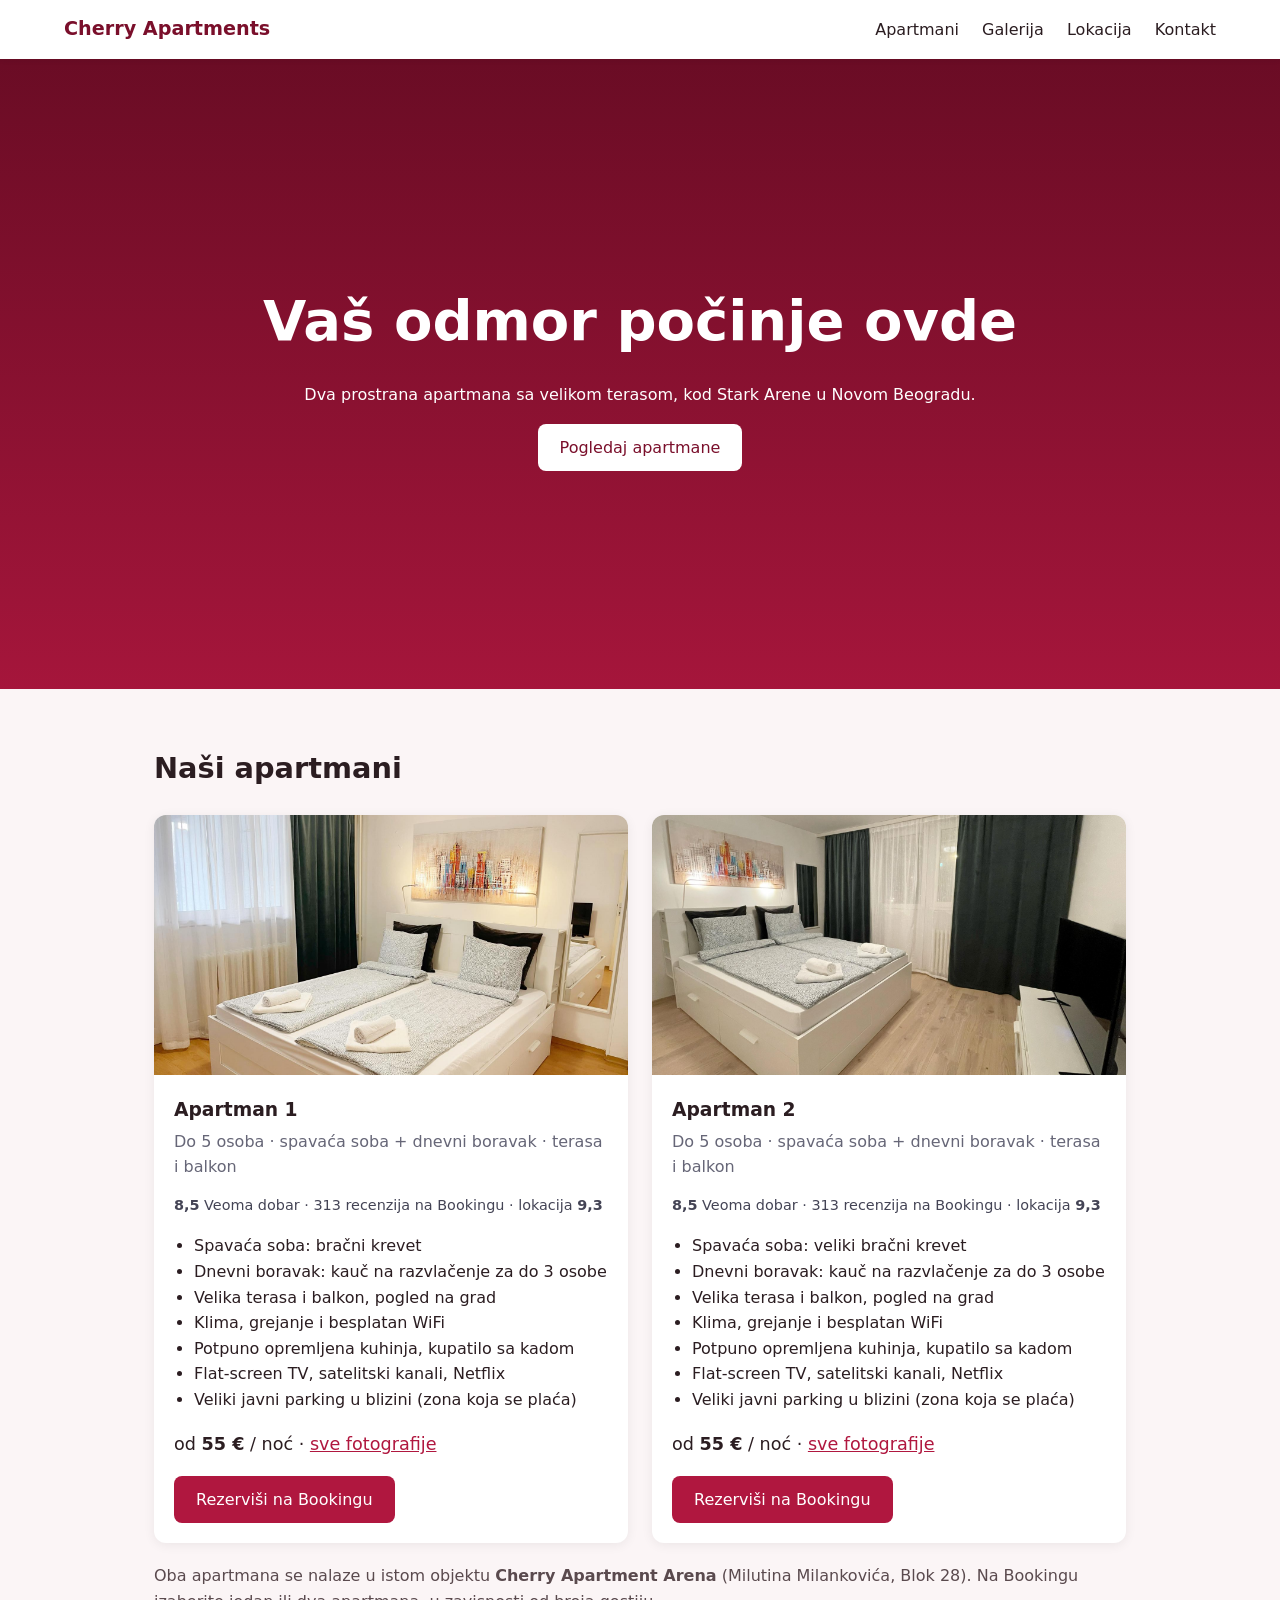
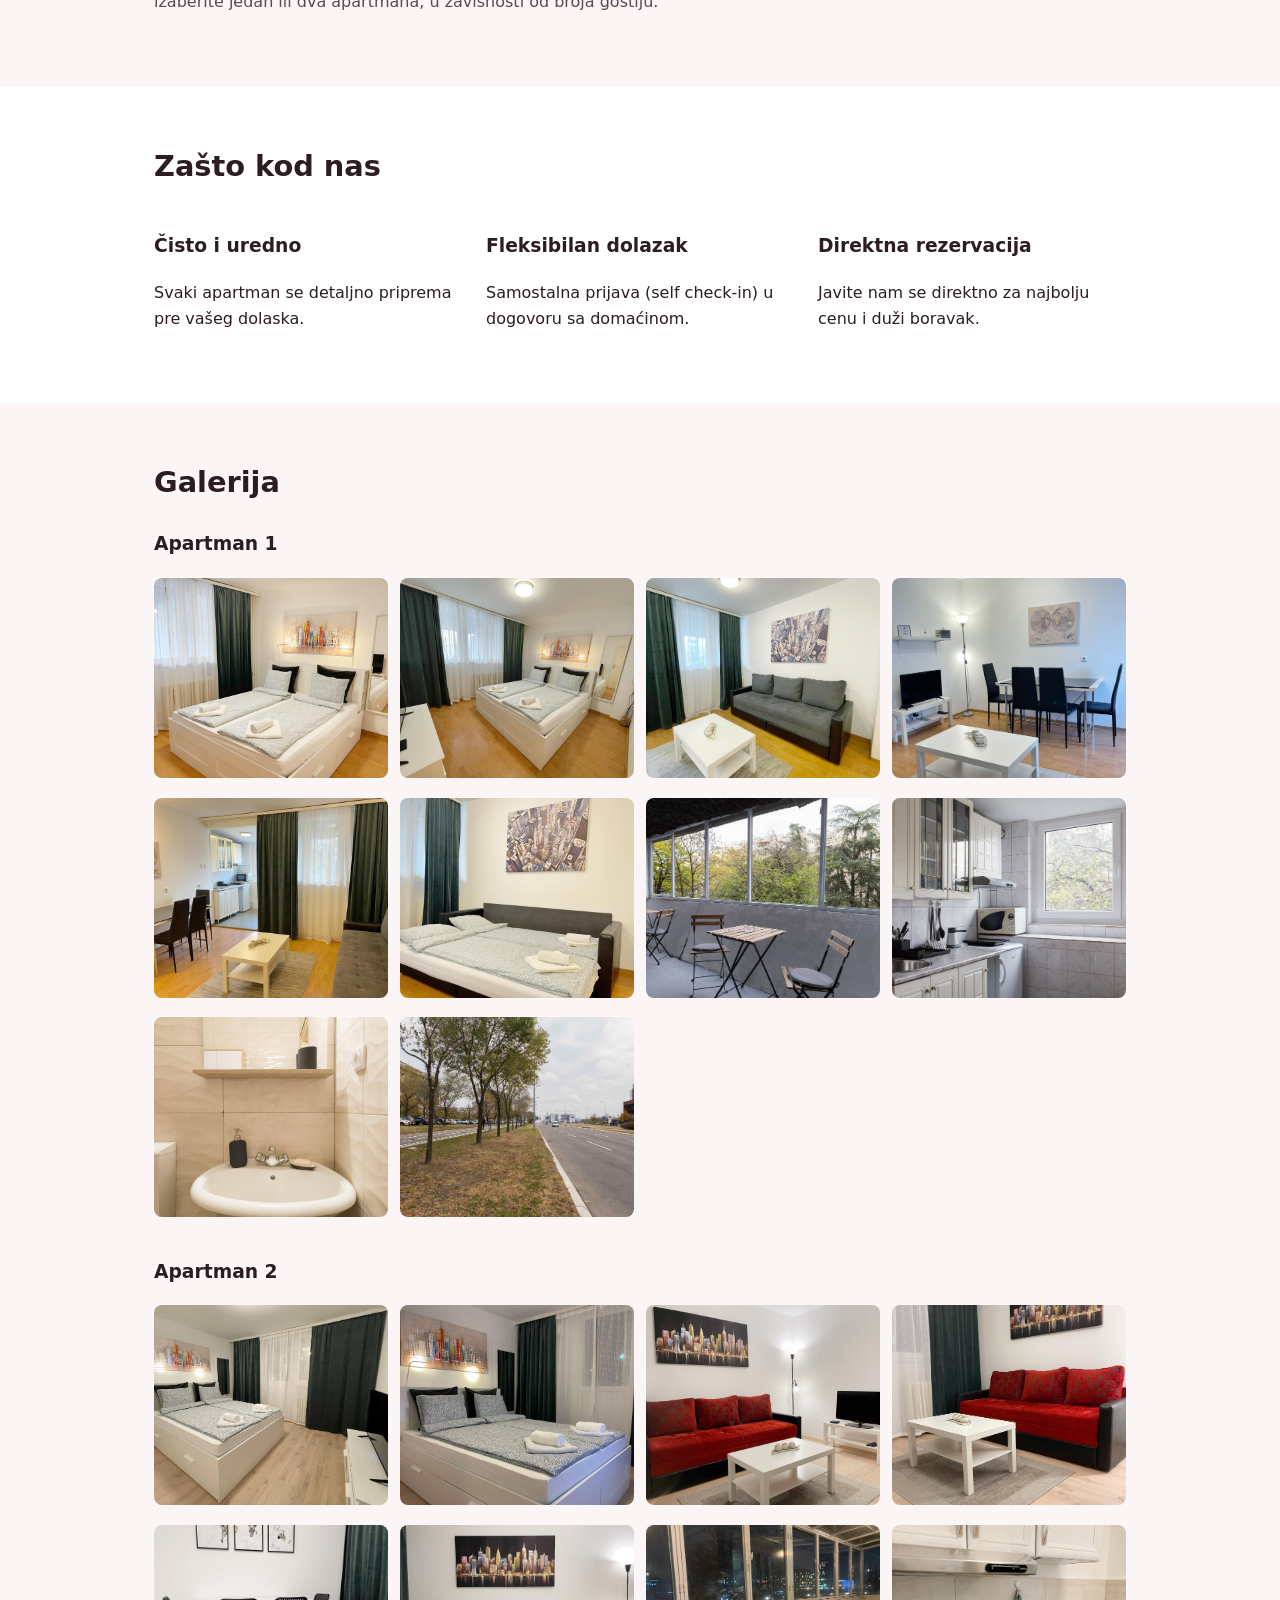
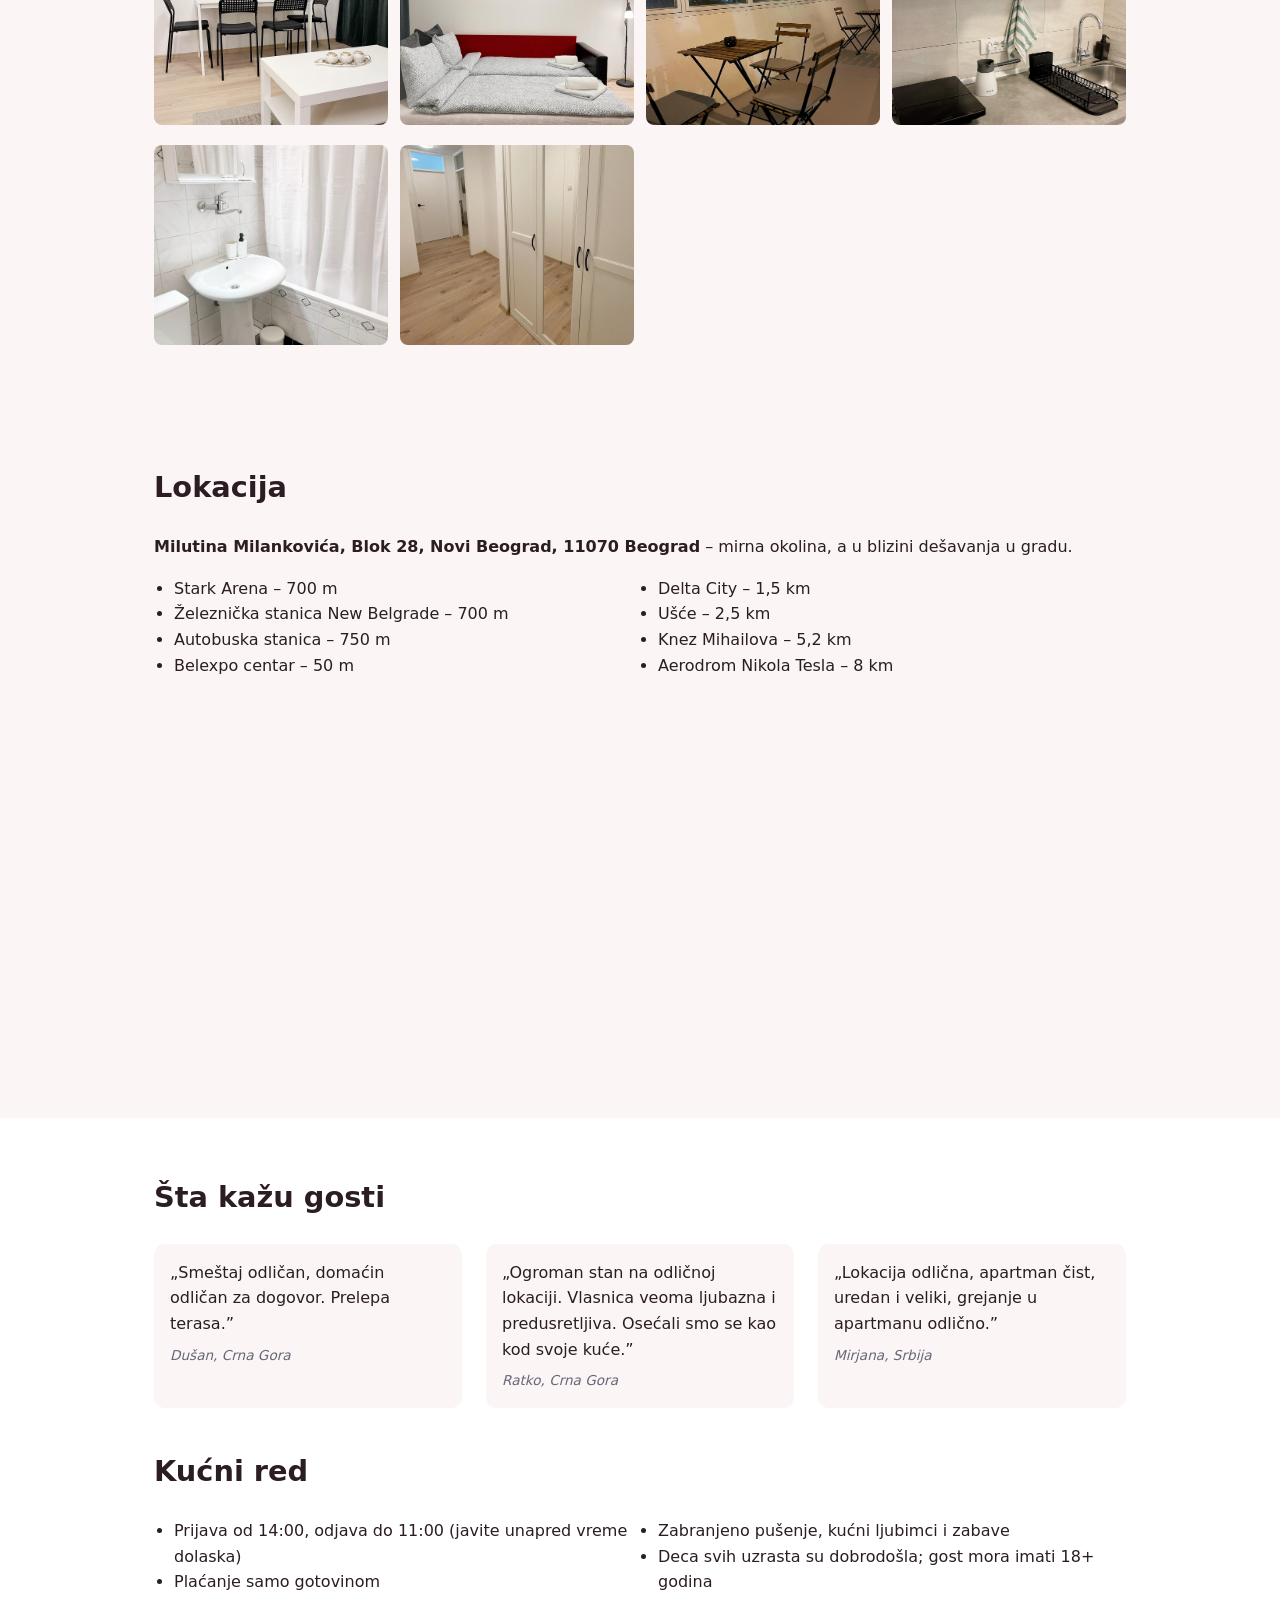
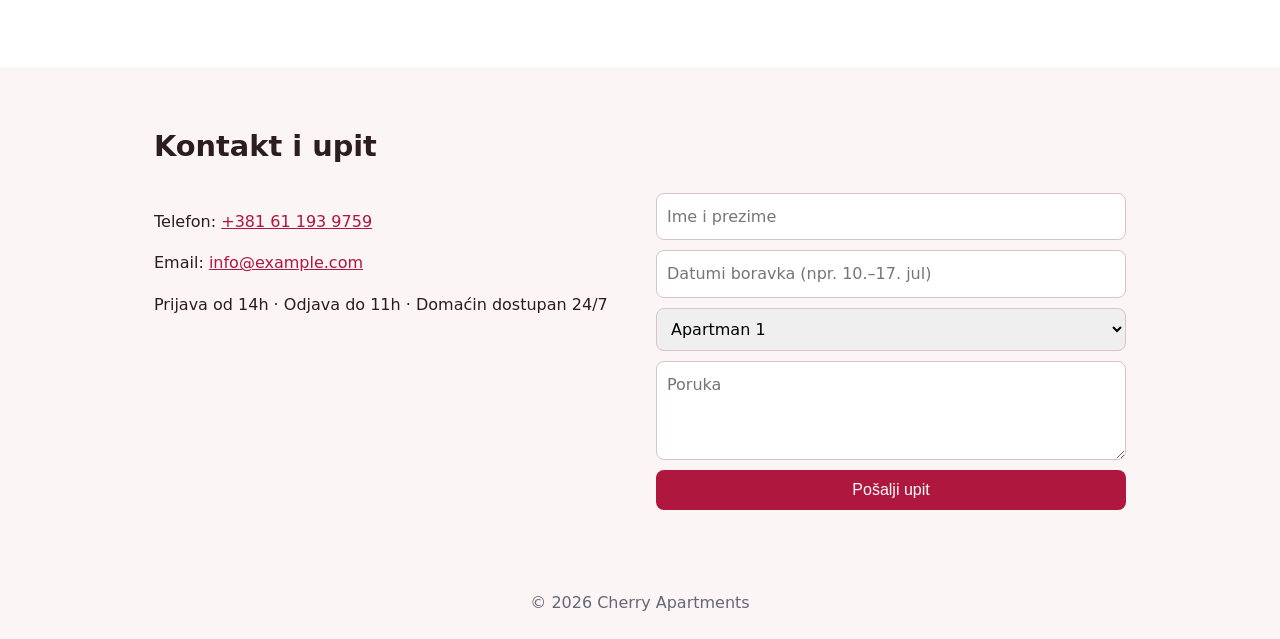
==== index.html @ c8a0258b "Odvojene galerije za oba apartmana, fotografije Apartmana 1 Co-Authored-By: Claude Sonnet 5.5 <norep" ====
<!DOCTYPE html>
<html lang="sr">
<head>
<meta charset="utf-8">
<meta name="viewport" content="width=device-width, initial-scale=1">
<title>Cherry Apartments – smeštaj za odmor</title>
<meta name="description" content="Dva udobna apartmana za odmor. Rezervacija preko Bookinga ili direktno – najbolja cena.">
<link rel="stylesheet" href="style.css">
</head>
<body>
<header class="nav">
  <a href="#" class="logo">Cherry Apartments</a>
  <nav>
    <a href="#apartmani">Apartmani</a>
    <a href="#galerija">Galerija</a>
    <a href="#lokacija">Lokacija</a>
    <a href="#kontakt">Kontakt</a>
  </nav>
</header>

<section class="hero">
  <div>
    <h1>Vaš odmor počinje ovde</h1>
    <p>Dva prostrana apartmana sa velikom terasom, kod Stark Arene u Novom Beogradu.</p>
    <a class="btn" href="#apartmani">Pogledaj apartmane</a>
  </div>
</section>

<section id="apartmani" class="wrap">
  <h2>Naši apartmani</h2>
  <div class="cards">
    <article class="card">
      <img class="cover" src="img/a1-spavaca1.jpg" alt="Spavaća soba sa bračnim krevetom">
      <div class="body">
        <h3>Apartman 1</h3>
        <p class="meta">Do 5 osoba · spavaća soba + dnevni boravak · terasa i balkon</p>
        <p class="rating"><strong>8,5</strong> Veoma dobar · 313 recenzija na Bookingu · lokacija <strong>9,3</strong></p>
        <ul>
          <li>Spavaća soba: bračni krevet</li>
          <li>Dnevni boravak: kauč na razvlačenje za do 3 osobe</li>
          <li>Velika terasa i balkon, pogled na grad</li>
          <li>Klima, grejanje i besplatan WiFi</li>
          <li>Potpuno opremljena kuhinja, kupatilo sa kadom</li>
          <li>Flat-screen TV, satelitski kanali, Netflix</li>
          <li>Veliki javni parking u blizini (zona koja se plaća)</li>
        </ul>
        <p class="price">od <strong>55 €</strong> / noć · <a href="#galerija-1">sve fotografije</a></p>
        <a class="btn" href="https://www.booking.com/hotel/rs/cherry-apartment-arena.sr.html" target="_blank" rel="noopener">Rezerviši na Bookingu</a>
      </div>
    </article>
    <article class="card">
      <img class="cover" src="img/spavaca2.jpg" alt="Spavaća soba sa bračnim krevetom">
      <div class="body">
        <h3>Apartman 2</h3>
        <p class="meta">Do 5 osoba · spavaća soba + dnevni boravak · terasa i balkon</p>
        <p class="rating"><strong>8,5</strong> Veoma dobar · 313 recenzija na Bookingu · lokacija <strong>9,3</strong></p>
        <ul>
          <li>Spavaća soba: veliki bračni krevet</li>
          <li>Dnevni boravak: kauč na razvlačenje za do 3 osobe</li>
          <li>Velika terasa i balkon, pogled na grad</li>
          <li>Klima, grejanje i besplatan WiFi</li>
          <li>Potpuno opremljena kuhinja, kupatilo sa kadom</li>
          <li>Flat-screen TV, satelitski kanali, Netflix</li>
          <li>Veliki javni parking u blizini (zona koja se plaća)</li>
        </ul>
        <p class="price">od <strong>55 €</strong> / noć · <a href="#galerija-2">sve fotografije</a></p>
        <a class="btn" href="https://www.booking.com/hotel/rs/cherry-apartment-arena.sr.html" target="_blank" rel="noopener">Rezerviši na Bookingu</a>
      </div>
    </article>
  </div>
  <p class="note">Oba apartmana se nalaze u istom objektu <strong>Cherry Apartment Arena</strong> (Milutina Milankovića, Blok 28). Na Bookingu izaberite jedan ili dva apartmana, u zavisnosti od broja gostiju.</p>
</section>

<section class="why">
  <div class="wrap">
    <h2>Zašto kod nas</h2>
    <div class="grid3">
      <div><h3>Čisto i uredno</h3><p>Svaki apartman se detaljno priprema pre vašeg dolaska.</p></div>
      <div><h3>Fleksibilan dolazak</h3><p>Samostalna prijava (self check-in) u dogovoru sa domaćinom.</p></div>
      <div><h3>Direktna rezervacija</h3><p>Javite nam se direktno za najbolju cenu i duži boravak.</p></div>
    </div>
  </div>
</section>

<section id="galerija" class="wrap">
  <h2>Galerija</h2>
  <h3 id="galerija-1">Apartman 1</h3>
  <div class="gallery">
    <a href="img/a1-spavaca1.jpg" target="_blank"><img src="img/a1-spavaca1.jpg" alt="Spavaća soba" loading="lazy"></a>
    <a href="img/a1-spavaca2.jpg" target="_blank"><img src="img/a1-spavaca2.jpg" alt="Spavaća soba sa TV-om" loading="lazy"></a>
    <a href="img/a1-dnevni.jpg" target="_blank"><img src="img/a1-dnevni.jpg" alt="Dnevni boravak" loading="lazy"></a>
    <a href="img/a1-dnevni-trpezarija.jpg" target="_blank"><img src="img/a1-dnevni-trpezarija.jpg" alt="Dnevni boravak i trpezarija" loading="lazy"></a>
    <a href="img/a1-dnevni-kuhinja.jpg" target="_blank"><img src="img/a1-dnevni-kuhinja.jpg" alt="Dnevni boravak i kuhinja" loading="lazy"></a>
    <a href="img/a1-kauc.jpg" target="_blank"><img src="img/a1-kauc.jpg" alt="Kauč na razvlačenje" loading="lazy"></a>
    <a href="img/a1-terasa.jpg" target="_blank"><img src="img/a1-terasa.jpg" alt="Terasa" loading="lazy"></a>
    <a href="img/a1-kuhinja.jpg" target="_blank"><img src="img/a1-kuhinja.jpg" alt="Kuhinja" loading="lazy"></a>
    <a href="img/a1-kupatilo.jpg" target="_blank"><img src="img/a1-kupatilo.jpg" alt="Kupatilo" loading="lazy"></a>
    <a href="img/a1-ulica.jpg" target="_blank"><img src="img/a1-ulica.jpg" alt="Ulica ispred zgrade" loading="lazy"></a>
  </div>
  <h3 id="galerija-2" style="margin-top:32px">Apartman 2</h3>
  <div class="gallery">
    <a href="img/spavaca2.jpg" target="_blank"><img src="img/spavaca2.jpg" alt="Spavaća soba sa TV-om" loading="lazy"></a>
    <a href="img/spavaca1.jpg" target="_blank"><img src="img/spavaca1.jpg" alt="Spavaća soba" loading="lazy"></a>
    <a href="img/dnevni2.jpg" target="_blank"><img src="img/dnevni2.jpg" alt="Dnevni boravak sa TV-om" loading="lazy"></a>
    <a href="img/dnevni1.jpg" target="_blank"><img src="img/dnevni1.jpg" alt="Dnevni boravak" loading="lazy"></a>
    <a href="img/trpezarija.jpg" target="_blank"><img src="img/trpezarija.jpg" alt="Trpezarija" loading="lazy"></a>
    <a href="img/kauc.jpg" target="_blank"><img src="img/kauc.jpg" alt="Kauč na razvlačenje" loading="lazy"></a>
    <a href="img/terasa.jpg" target="_blank"><img src="img/terasa.jpg" alt="Zastakljena terasa sa pogledom na grad" loading="lazy"></a>
    <a href="img/kuhinja.jpg" target="_blank"><img src="img/kuhinja.jpg" alt="Kuhinja" loading="lazy"></a>
    <a href="img/kupatilo.jpg" target="_blank"><img src="img/kupatilo.jpg" alt="Kupatilo" loading="lazy"></a>
    <a href="img/hodnik.jpg" target="_blank"><img src="img/hodnik.jpg" alt="Hodnik sa plakarom" loading="lazy"></a>
  </div>
</section>

<section id="lokacija" class="wrap">
  <h2>Lokacija</h2>
  <p><strong>Milutina Milankovića, Blok 28, Novi Beograd, 11070 Beograd</strong> – mirna okolina, a u blizini dešavanja u gradu.</p>
  <ul class="near">
    <li>Stark Arena – 700 m</li>
    <li>Železnička stanica New Belgrade – 700 m</li>
    <li>Autobuska stanica – 750 m</li>
    <li>Belexpo centar – 50 m</li>
    <li>Delta City – 1,5 km</li>
    <li>Ušće – 2,5 km</li>
    <li>Knez Mihailova – 5,2 km</li>
    <li>Aerodrom Nikola Tesla – 8 km</li>
  </ul>
  <iframe title="Mapa" loading="lazy" src="https://www.google.com/maps?q=Milutina+Milankovica+Blok+28+Novi+Beograd&output=embed"></iframe>
</section>

<section class="why">
  <div class="wrap">
    <h2>Šta kažu gosti</h2>
    <div class="grid3">
      <blockquote>„Smeštaj odličan, domaćin odličan za dogovor. Prelepa terasa.”<cite>Dušan, Crna Gora</cite></blockquote>
      <blockquote>„Ogroman stan na odličnoj lokaciji. Vlasnica veoma ljubazna i predusretljiva. Osećali smo se kao kod svoje kuće.”<cite>Ratko, Crna Gora</cite></blockquote>
      <blockquote>„Lokacija odlična, apartman čist, uredan i veliki, grejanje u apartmanu odlično.”<cite>Mirjana, Srbija</cite></blockquote>
    </div>
    <h2 style="margin-top:40px">Kućni red</h2>
    <ul class="rules">
      <li>Prijava od 14:00, odjava do 11:00 (javite unapred vreme dolaska)</li>
      <li>Plaćanje samo gotovinom</li>
      <li>Zabranjeno pušenje, kućni ljubimci i zabave</li>
      <li>Deca svih uzrasta su dobrodošla; gost mora imati 18+ godina</li>
    </ul>
  </div>
</section>

<section id="kontakt" class="wrap contact">
  <h2>Kontakt i upit</h2>
  <div class="cols">
    <div>
      <p>Telefon: <a href="tel:+381611939759">+381 61 193 9759</a></p>
      <p>Email: <a href="mailto:info@example.com">info@example.com</a></p>
      <p>Prijava od 14h · Odjava do 11h · Domaćin dostupan 24/7</p>
    </div>
    <form id="upit">
      <input name="ime" placeholder="Ime i prezime" required>
      <input name="datum" placeholder="Datumi boravka (npr. 10.–17. jul)" required>
      <select name="apartman"><option>Apartman 1</option><option>Apartman 2</option><option>Oba apartmana</option></select>
      <textarea name="poruka" rows="3" placeholder="Poruka"></textarea>
      <button class="btn" type="submit">Pošalji upit</button>
    </form>
  </div>
</section>

<footer>© <span id="god"></span> Cherry Apartments</footer>
<script src="script.js"></script>
</body>
</html>
---- style.css ----
:root{--c:#b0173f;--d:#7a0f2b;--bg:#fbf5f6;--t:#2b1d21}
*{box-sizing:border-box}
html{scroll-behavior:smooth}
body{margin:0;font-family:system-ui,-apple-system,Segoe UI,Roboto,sans-serif;color:var(--t);background:var(--bg);line-height:1.6}
a{color:var(--c)}
.nav{position:sticky;top:0;z-index:10;display:flex;justify-content:space-between;align-items:center;flex-wrap:wrap;gap:8px;padding:14px 5%;background:#fff;box-shadow:0 1px 6px #0001}
.logo{font-weight:700;font-size:1.2rem;text-decoration:none;color:var(--d)}
.nav nav a{margin-left:18px;text-decoration:none;color:var(--t)}
.hero{min-height:70vh;display:grid;place-items:center;text-align:center;color:#fff;padding:24px;background:linear-gradient(#5e0a2090,#b0173fcc),#7a0f2b}
.hero h1{font-size:clamp(2rem,6vw,3.5rem);margin:0 0 8px}
.btn{display:inline-block;background:var(--c);color:#fff;padding:11px 22px;border-radius:8px;text-decoration:none;border:0;font-size:1rem;cursor:pointer}
.hero .btn{background:#fff;color:var(--d)}
.btn:hover{background:var(--d)}
.wrap{max-width:1100px;margin:0 auto;padding:56px 5%}
h2{font-size:1.8rem;margin:0 0 24px}
.cards{display:grid;grid-template-columns:repeat(auto-fit,minmax(300px,1fr));gap:24px}
.card{background:#fff;border-radius:12px;overflow:hidden;box-shadow:0 2px 12px #0001}
.card .body{padding:20px}
.card h3{margin:0}.meta{color:#667;margin:4px 0}
.card ul{padding-left:20px}.price{font-size:1.1rem}
.ph{background:#ecd3d9;color:#8a5462;display:grid;place-items:center;min-height:200px;font-size:.9rem}
.why{background:#fff}
.grid3{display:grid;grid-template-columns:repeat(auto-fit,minmax(220px,1fr));gap:24px}
.gallery{display:grid;grid-template-columns:repeat(auto-fit,minmax(200px,1fr));gap:12px}
.gallery img,.gallery .ph{width:100%;border-radius:8px;min-height:160px;object-fit:cover}
iframe{width:100%;height:360px;border:0;border-radius:12px}
.cols{display:grid;grid-template-columns:repeat(auto-fit,minmax(280px,1fr));gap:32px}
form{display:grid;gap:10px}
input,select,textarea{padding:10px;border:1px solid #d9c3c9;border-radius:8px;font:inherit}
footer{text-align:center;padding:24px;color:#667}
.rating{font-size:.9rem;color:#445}
.near,.rules{columns:2 240px;padding-left:20px}
blockquote{margin:0;padding:16px;background:var(--bg);border-radius:10px}
blockquote cite{display:block;margin-top:8px;font-size:.85rem;color:#667}
.note{margin-top:20px;color:#5a4a4e}
.cover{display:block;width:100%;height:260px;object-fit:cover}
.gallery a{display:block}
.gallery img{height:200px;transition:transform .2s}
.gallery img:hover{transform:scale(1.03)}
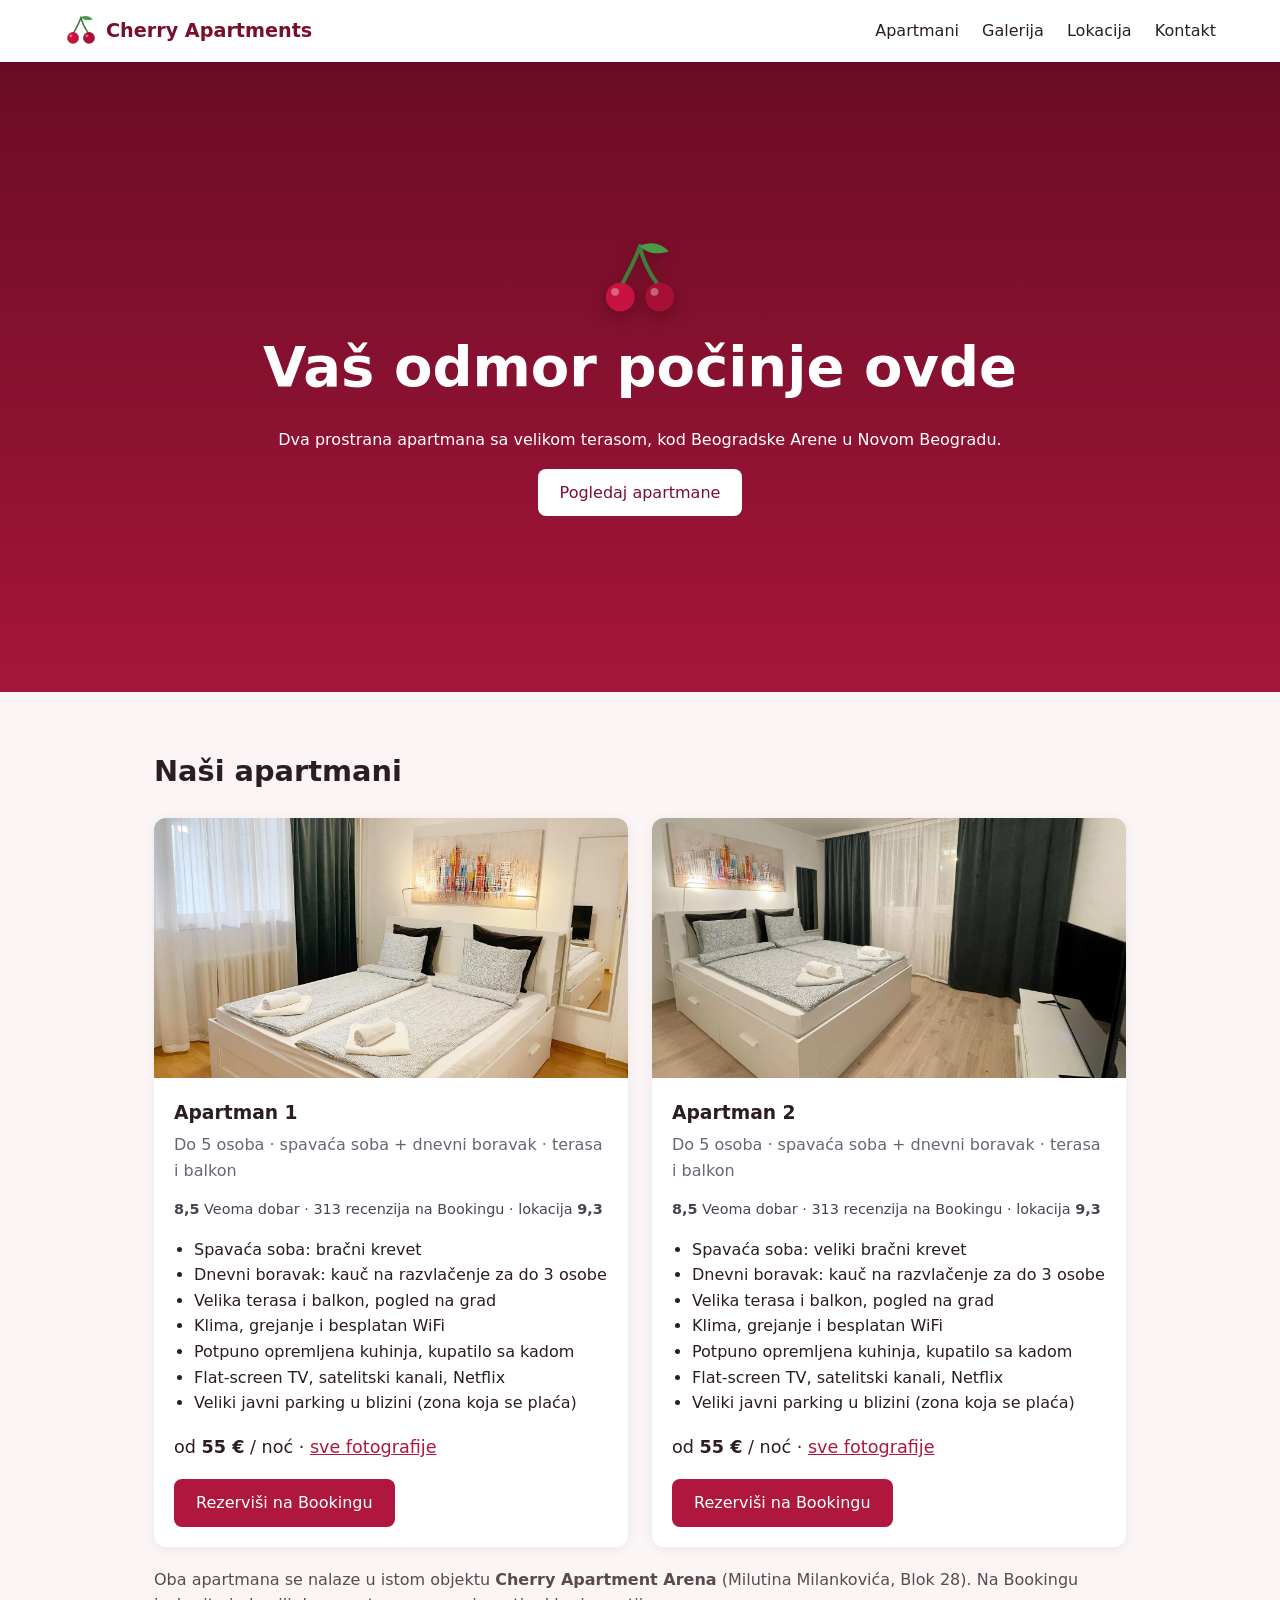
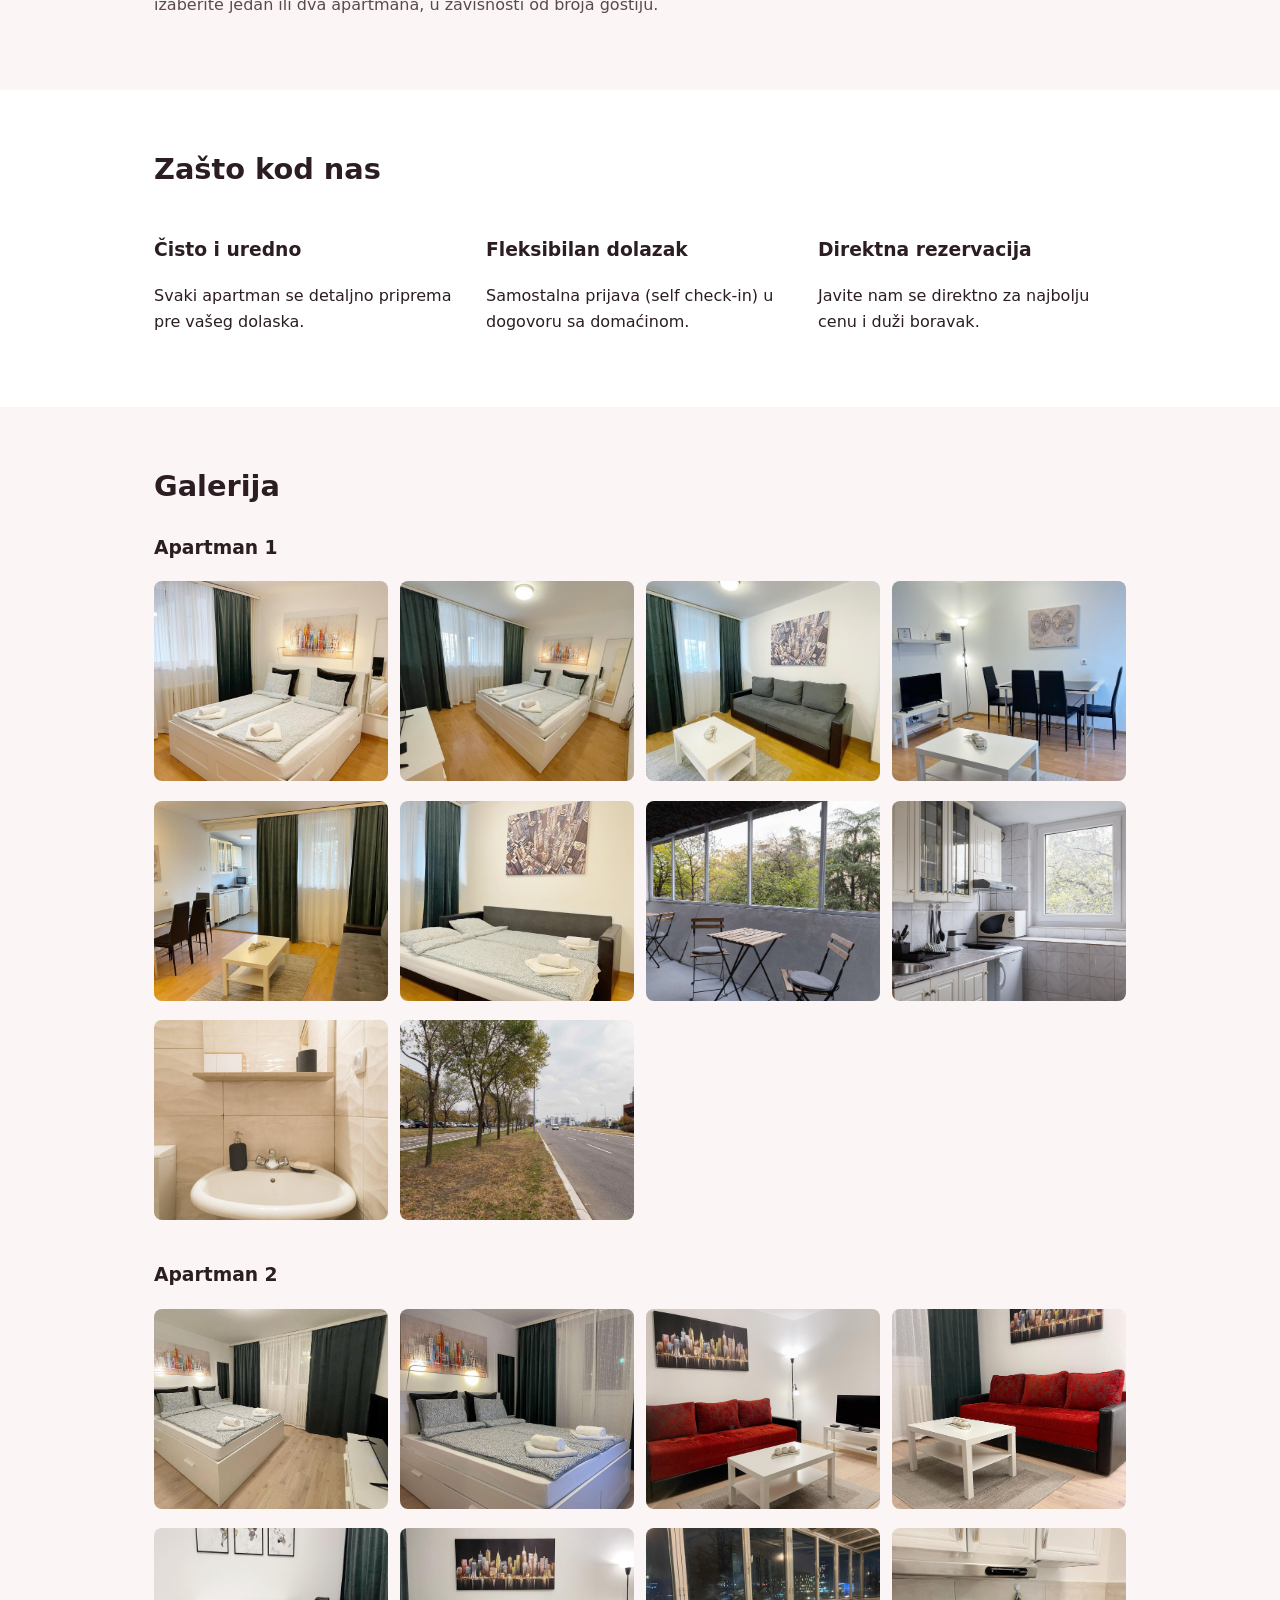
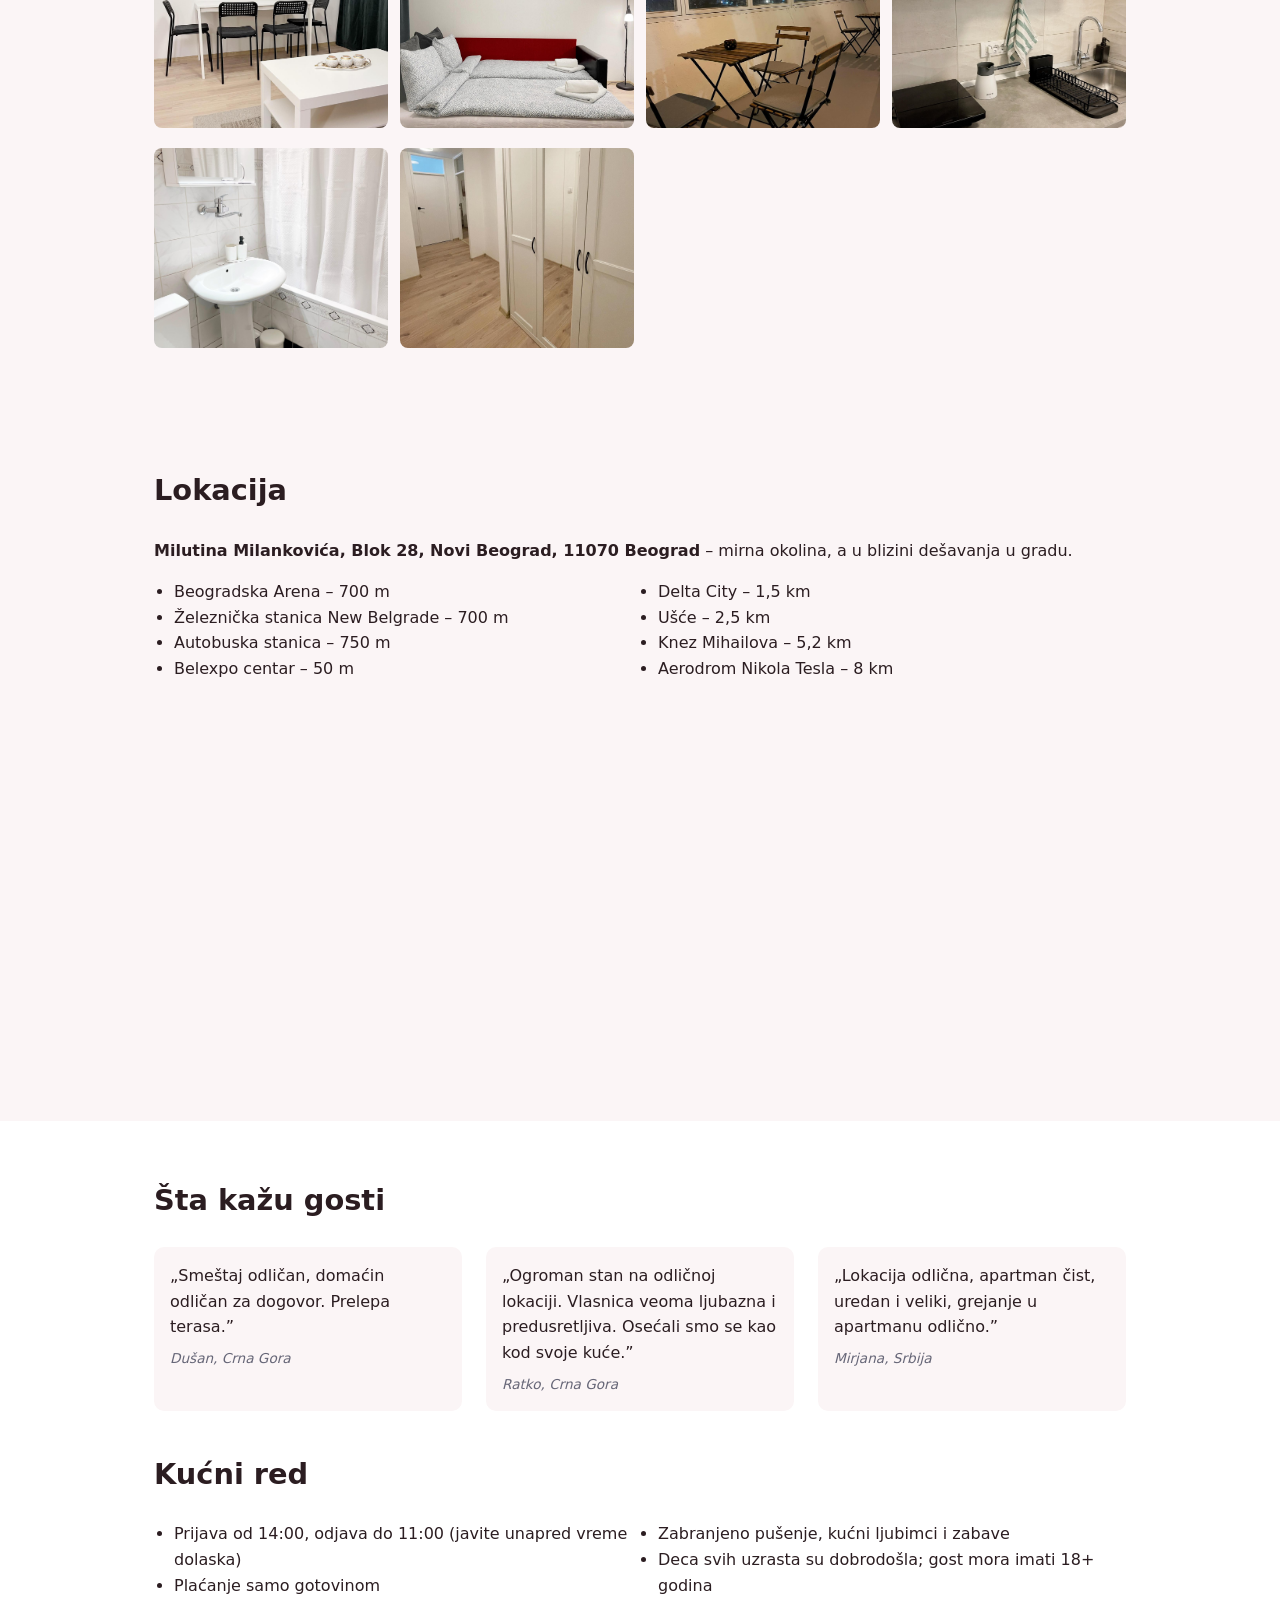
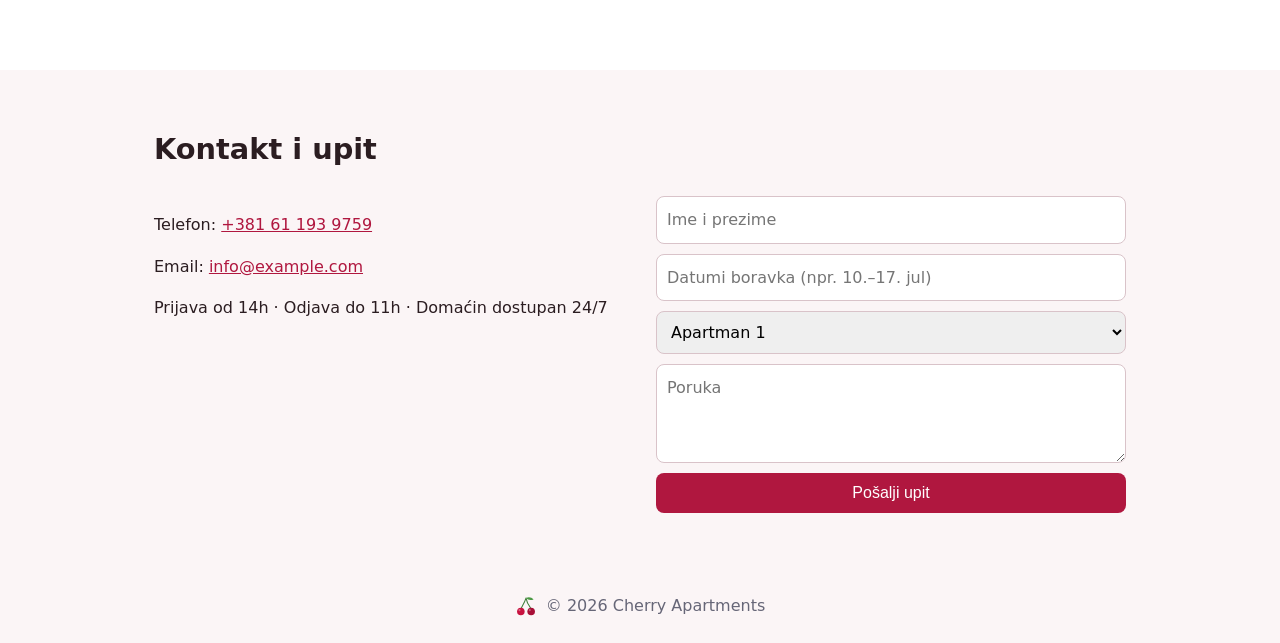
==== commit 778f1883: "Beogradska Arena i cherry ikonica Co-Authored-By: Claude Sonnet 5.5 <noreply@anthropic.com> Claude-S" ====
--- a/index.html
+++ b/index.html
@@ -9,7 +9,7 @@
 </head>
 <body>
 <header class="nav">
-  <a href="#" class="logo">Cherry Apartments</a>
+  <a href="#" class="logo"><svg class="cherry" viewBox="0 0 64 64" aria-hidden="true"><path d="M32 6c-3 10-9 20-14 30M32 6c2 12 8 22 14 30" fill="none" stroke="#3f7d3a" stroke-width="3" stroke-linecap="round"/><path d="M32 6c8-4 16-2 22 4-8 3-17 2-22-4z" fill="#4c9a45"/><circle cx="17" cy="45" r="11" fill="#c8123f"/><circle cx="47" cy="45" r="11" fill="#a80f36"/><circle cx="13" cy="41" r="3" fill="#fff" opacity=".35"/><circle cx="43" cy="41" r="3" fill="#fff" opacity=".35"/></svg><span>Cherry Apartments</span></a>
   <nav>
     <a href="#apartmani">Apartmani</a>
     <a href="#galerija">Galerija</a>
@@ -20,8 +20,9 @@
 
 <section class="hero">
   <div>
+    <div class="hero-cherry"><svg class="cherry" viewBox="0 0 64 64" aria-hidden="true"><path d="M32 6c-3 10-9 20-14 30M32 6c2 12 8 22 14 30" fill="none" stroke="#3f7d3a" stroke-width="3" stroke-linecap="round"/><path d="M32 6c8-4 16-2 22 4-8 3-17 2-22-4z" fill="#4c9a45"/><circle cx="17" cy="45" r="11" fill="#c8123f"/><circle cx="47" cy="45" r="11" fill="#a80f36"/><circle cx="13" cy="41" r="3" fill="#fff" opacity=".35"/><circle cx="43" cy="41" r="3" fill="#fff" opacity=".35"/></svg></div>
     <h1>Vaš odmor počinje ovde</h1>
-    <p>Dva prostrana apartmana sa velikom terasom, kod Stark Arene u Novom Beogradu.</p>
+    <p>Dva prostrana apartmana sa velikom terasom, kod Beogradske Arene u Novom Beogradu.</p>
     <a class="btn" href="#apartmani">Pogledaj apartmane</a>
   </div>
 </section>
@@ -116,7 +117,7 @@
   <h2>Lokacija</h2>
   <p><strong>Milutina Milankovića, Blok 28, Novi Beograd, 11070 Beograd</strong> – mirna okolina, a u blizini dešavanja u gradu.</p>
   <ul class="near">
-    <li>Stark Arena – 700 m</li>
+    <li>Beogradska Arena – 700 m</li>
     <li>Železnička stanica New Belgrade – 700 m</li>
     <li>Autobuska stanica – 750 m</li>
     <li>Belexpo centar – 50 m</li>
@@ -125,7 +126,7 @@
     <li>Knez Mihailova – 5,2 km</li>
     <li>Aerodrom Nikola Tesla – 8 km</li>
   </ul>
-  <iframe title="Mapa" loading="lazy" src="https://www.google.com/maps?q=Milutina+Milankovica+Blok+28+Novi+Beograd&output=embed"></iframe>
+  <iframe title="Mapa" loading="lazy" src="https://www.google.com/maps?q=Milutina+Milankovica+98+Novi+Beograd&z=15&output=embed"></iframe>
 </section>
 
 <section class="why">
@@ -164,7 +165,7 @@
   </div>
 </section>
 
-<footer>© <span id="god"></span> Cherry Apartments</footer>
+<footer><svg class="cherry small" viewBox="0 0 64 64" aria-hidden="true"><path d="M32 6c-3 10-9 20-14 30M32 6c2 12 8 22 14 30" fill="none" stroke="#3f7d3a" stroke-width="3" stroke-linecap="round"/><path d="M32 6c8-4 16-2 22 4-8 3-17 2-22-4z" fill="#4c9a45"/><circle cx="17" cy="45" r="11" fill="#c8123f"/><circle cx="47" cy="45" r="11" fill="#a80f36"/><circle cx="13" cy="41" r="3" fill="#fff" opacity=".35"/><circle cx="43" cy="41" r="3" fill="#fff" opacity=".35"/></svg> © <span id="god"></span> Cherry Apartments</footer>
 <script src="script.js"></script>
 </body>
 </html>
--- a/style.css
+++ b/style.css
@@ -37,3 +37,7 @@
 .gallery a{display:block}
 .gallery img{height:200px;transition:transform .2s}
 .gallery img:hover{transform:scale(1.03)}
+.cherry{width:34px;height:34px;vertical-align:middle}
+.logo{display:inline-flex;align-items:center;gap:8px}
+.hero-cherry .cherry{width:84px;height:84px;filter:drop-shadow(0 4px 8px #0004)}
+.cherry.small{width:22px;height:22px;margin-right:4px}
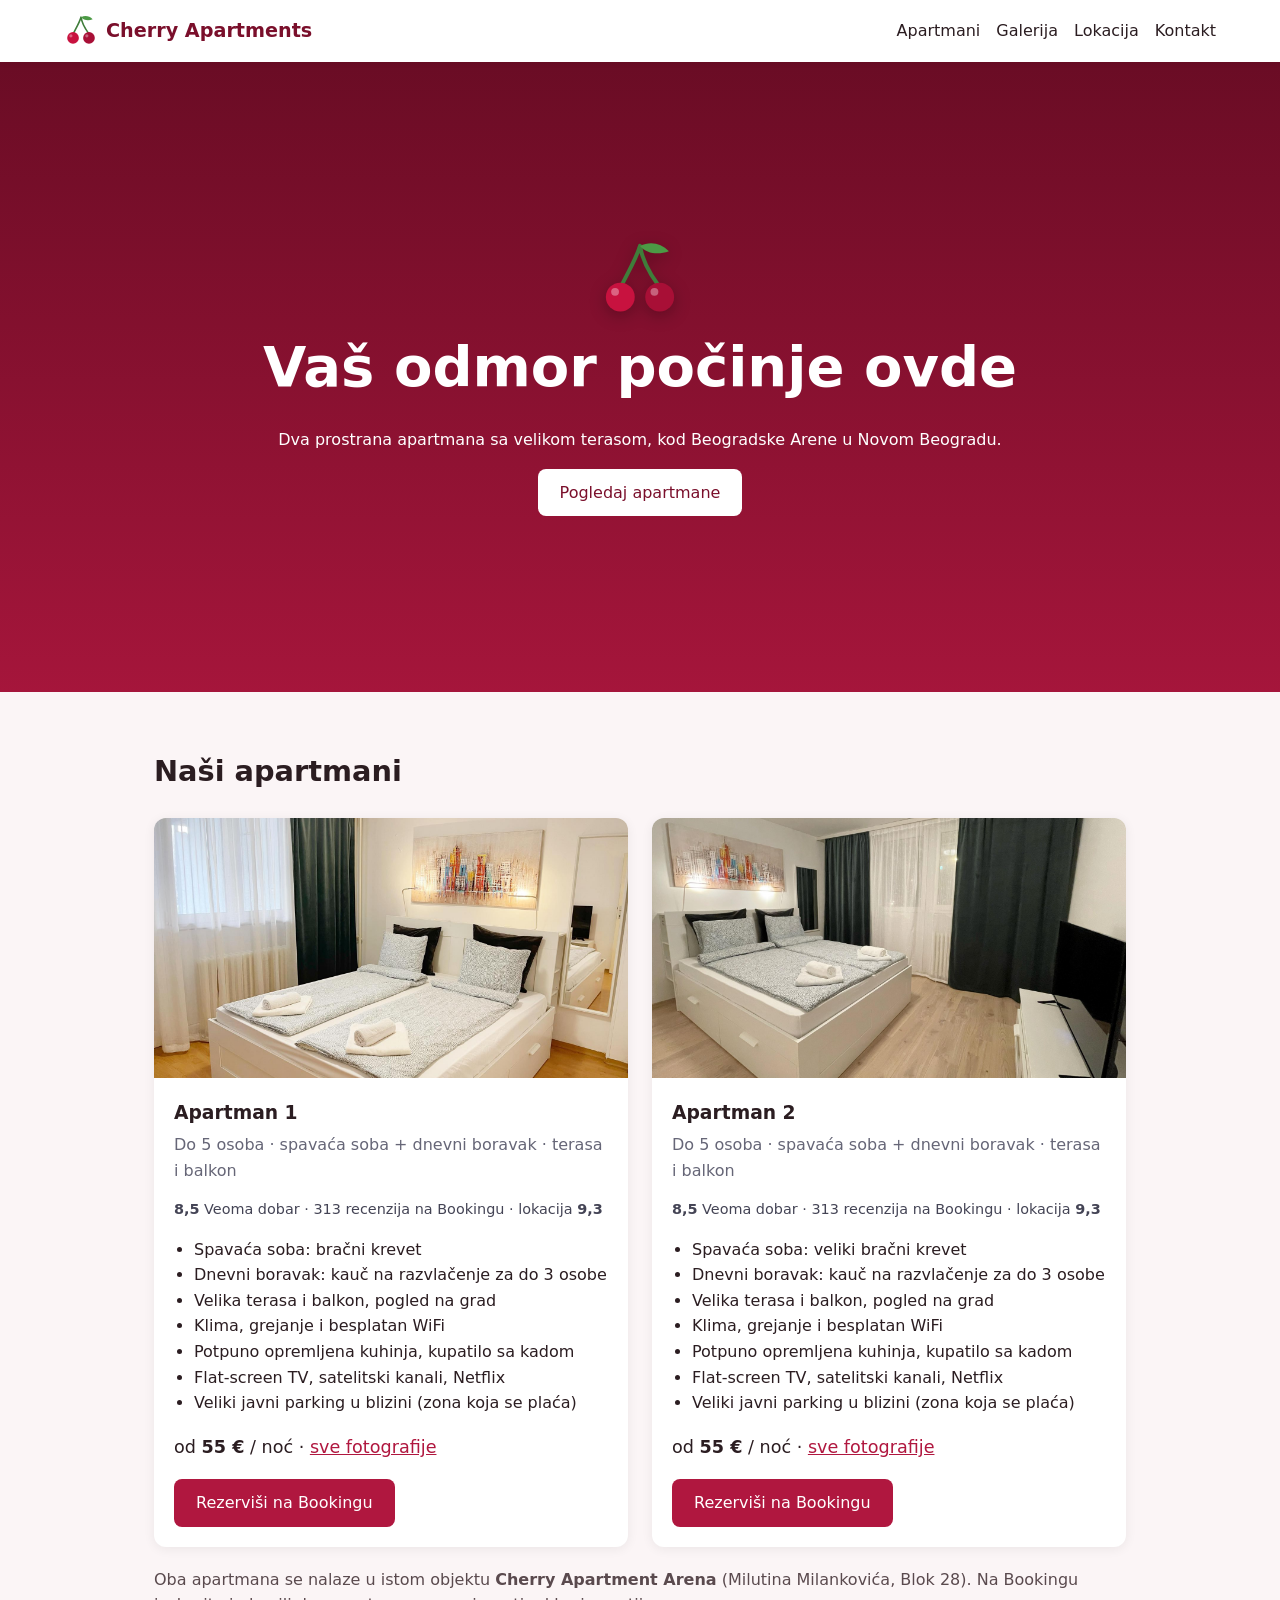
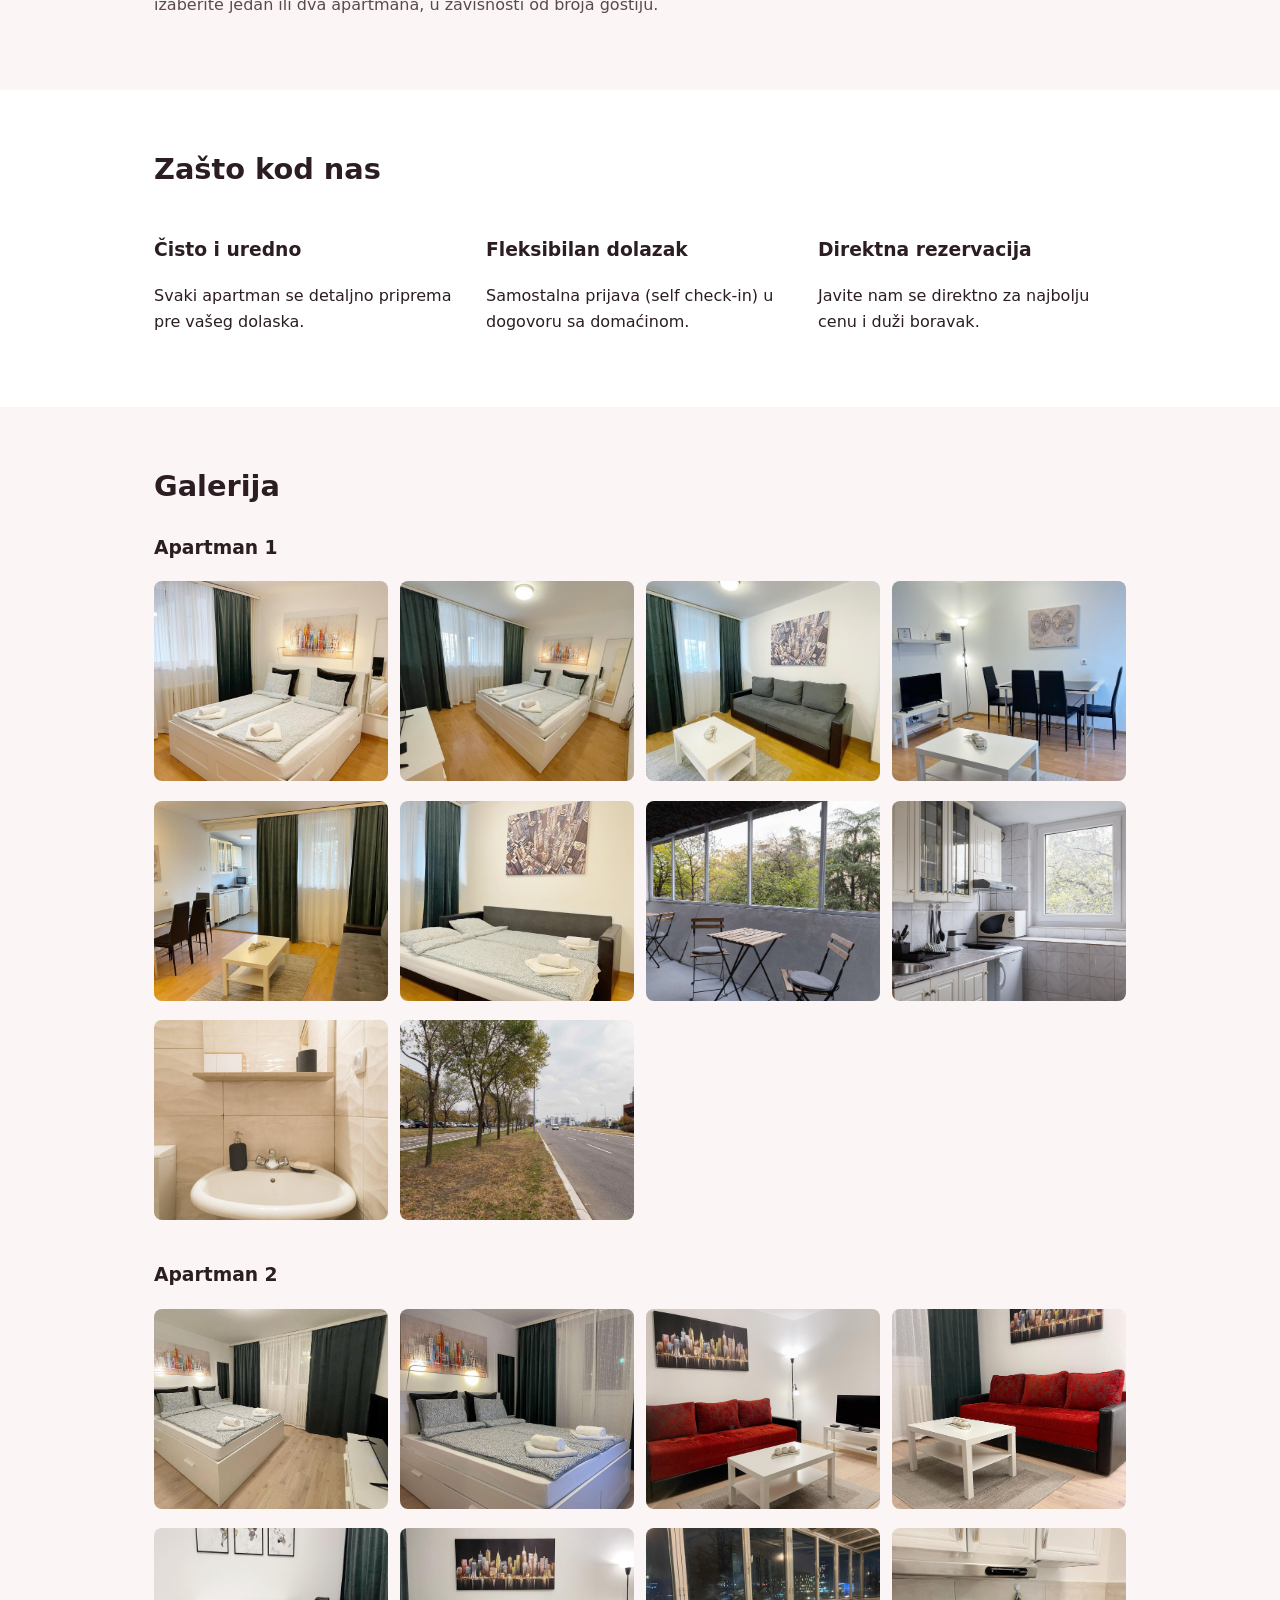
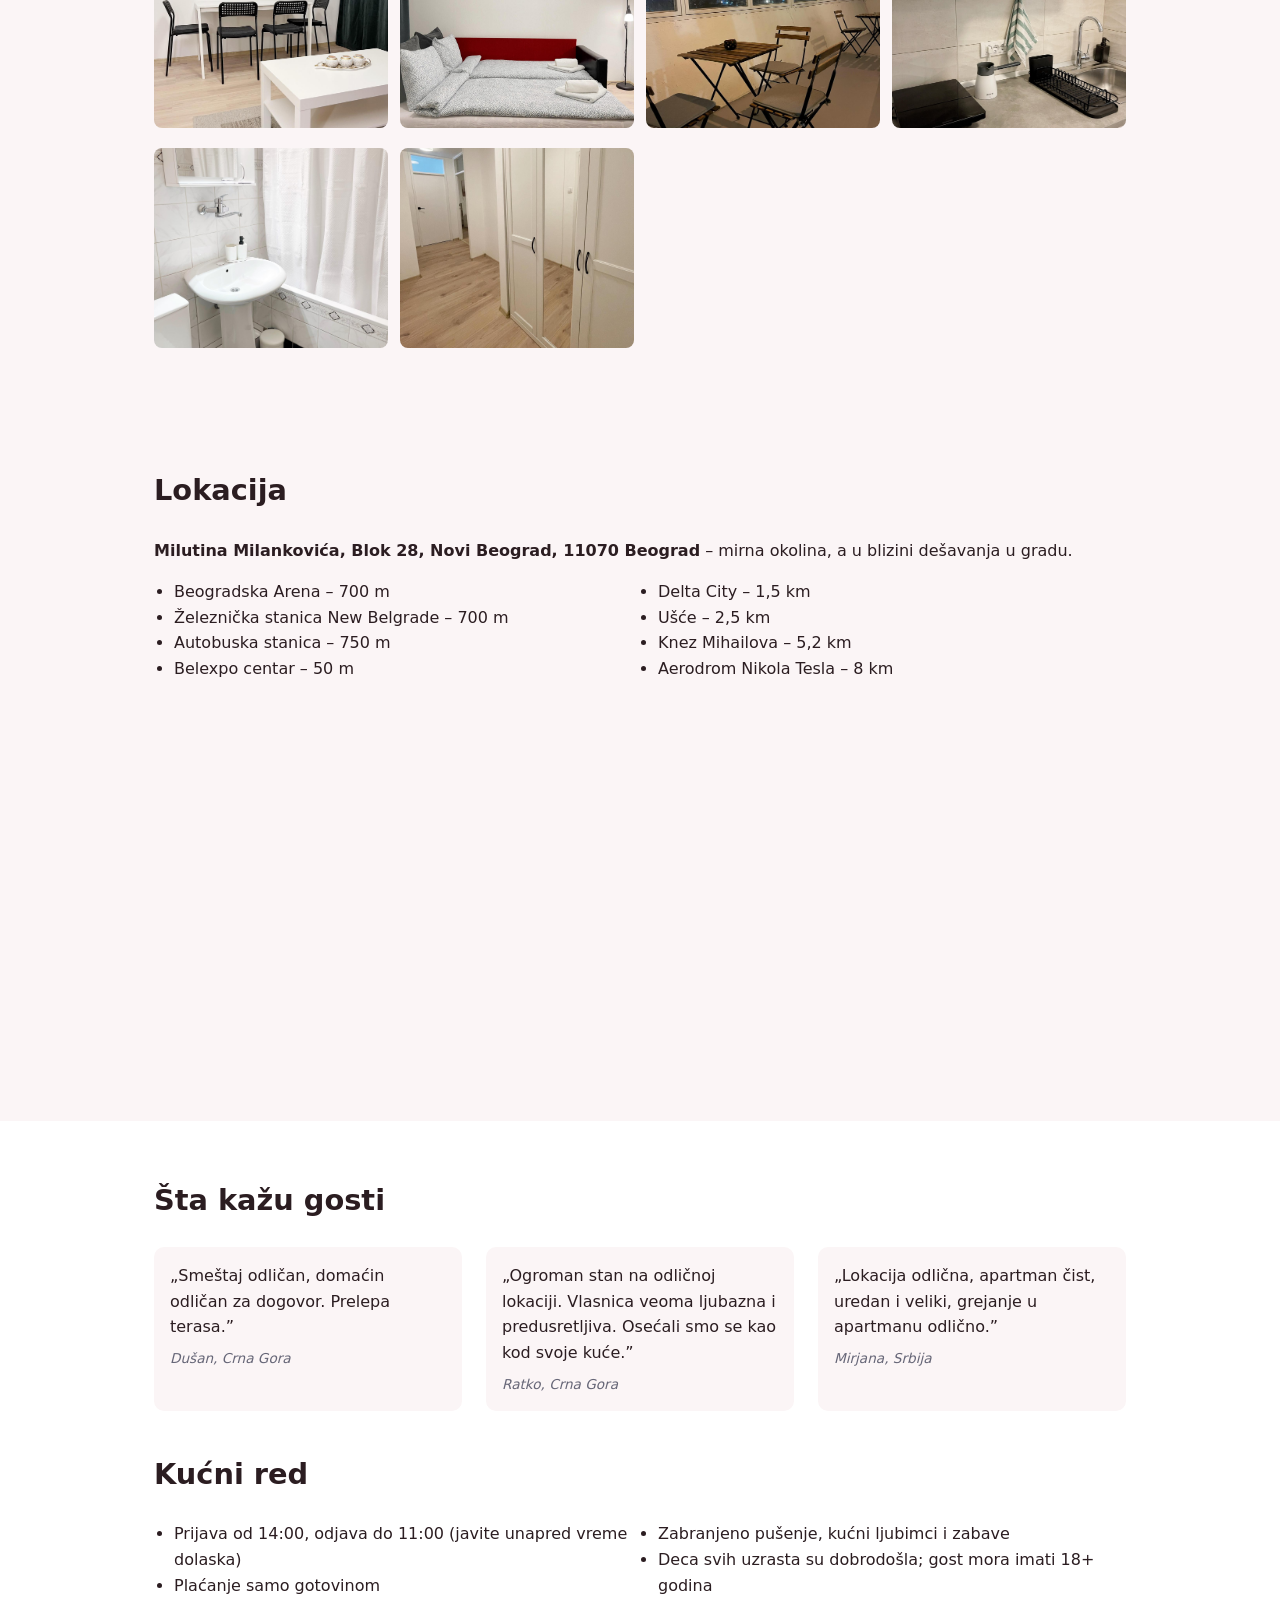
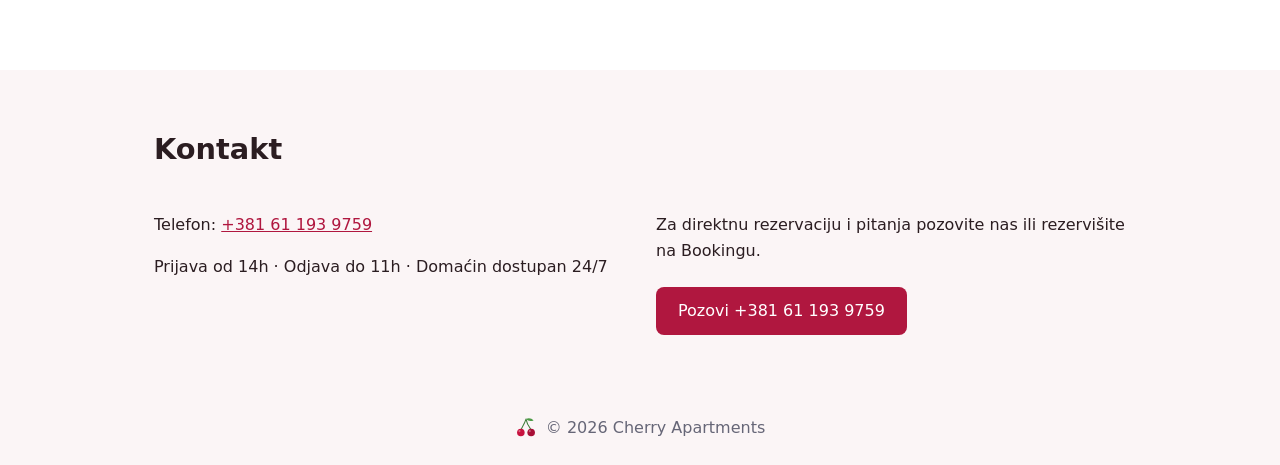
==== commit 87107353: "Ukloni email i formular do kreiranja maila, uredi meni na telefonu Co-Authored-By: Claude Sonnet 5.5" ====
--- a/index.html
+++ b/index.html
@@ -148,20 +148,16 @@
 </section>
 
 <section id="kontakt" class="wrap contact">
-  <h2>Kontakt i upit</h2>
+  <h2>Kontakt</h2>
   <div class="cols">
     <div>
       <p>Telefon: <a href="tel:+381611939759">+381 61 193 9759</a></p>
-      <p>Email: <a href="mailto:info@example.com">info@example.com</a></p>
       <p>Prijava od 14h · Odjava do 11h · Domaćin dostupan 24/7</p>
     </div>
-    <form id="upit">
-      <input name="ime" placeholder="Ime i prezime" required>
-      <input name="datum" placeholder="Datumi boravka (npr. 10.–17. jul)" required>
-      <select name="apartman"><option>Apartman 1</option><option>Apartman 2</option><option>Oba apartmana</option></select>
-      <textarea name="poruka" rows="3" placeholder="Poruka"></textarea>
-      <button class="btn" type="submit">Pošalji upit</button>
-    </form>
+    <div class="callbox">
+      <p>Za direktnu rezervaciju i pitanja pozovite nas ili rezervišite na Bookingu.</p>
+      <a class="btn" href="tel:+381611939759">Pozovi +381 61 193 9759</a>
+    </div>
   </div>
 </section>
 
--- a/style.css
+++ b/style.css
@@ -41,3 +41,6 @@
 .logo{display:inline-flex;align-items:center;gap:8px}
 .hero-cherry .cherry{width:84px;height:84px;filter:drop-shadow(0 4px 8px #0004)}
 .cherry.small{width:22px;height:22px;margin-right:4px}
+.callbox .btn{margin-top:8px}
+.nav nav{display:flex;gap:16px;flex-wrap:wrap}
+.nav nav a{margin-left:0}
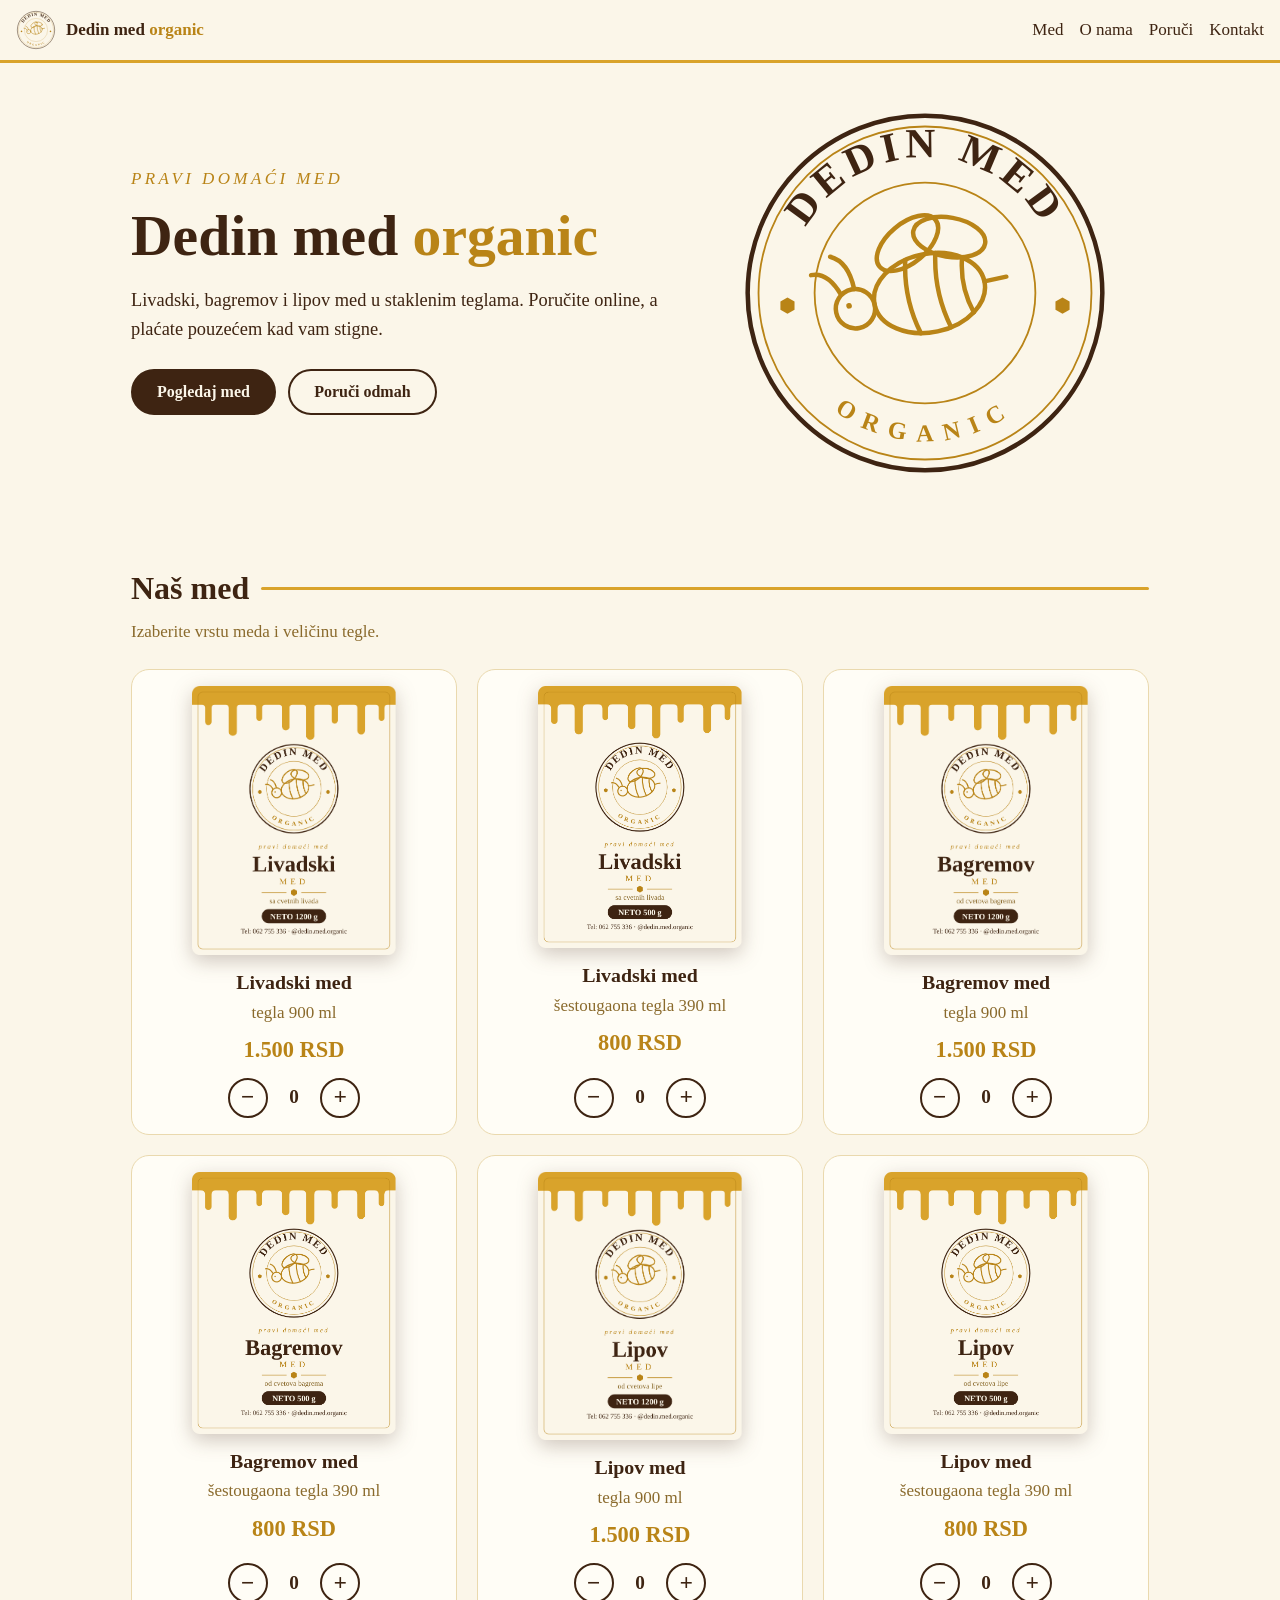
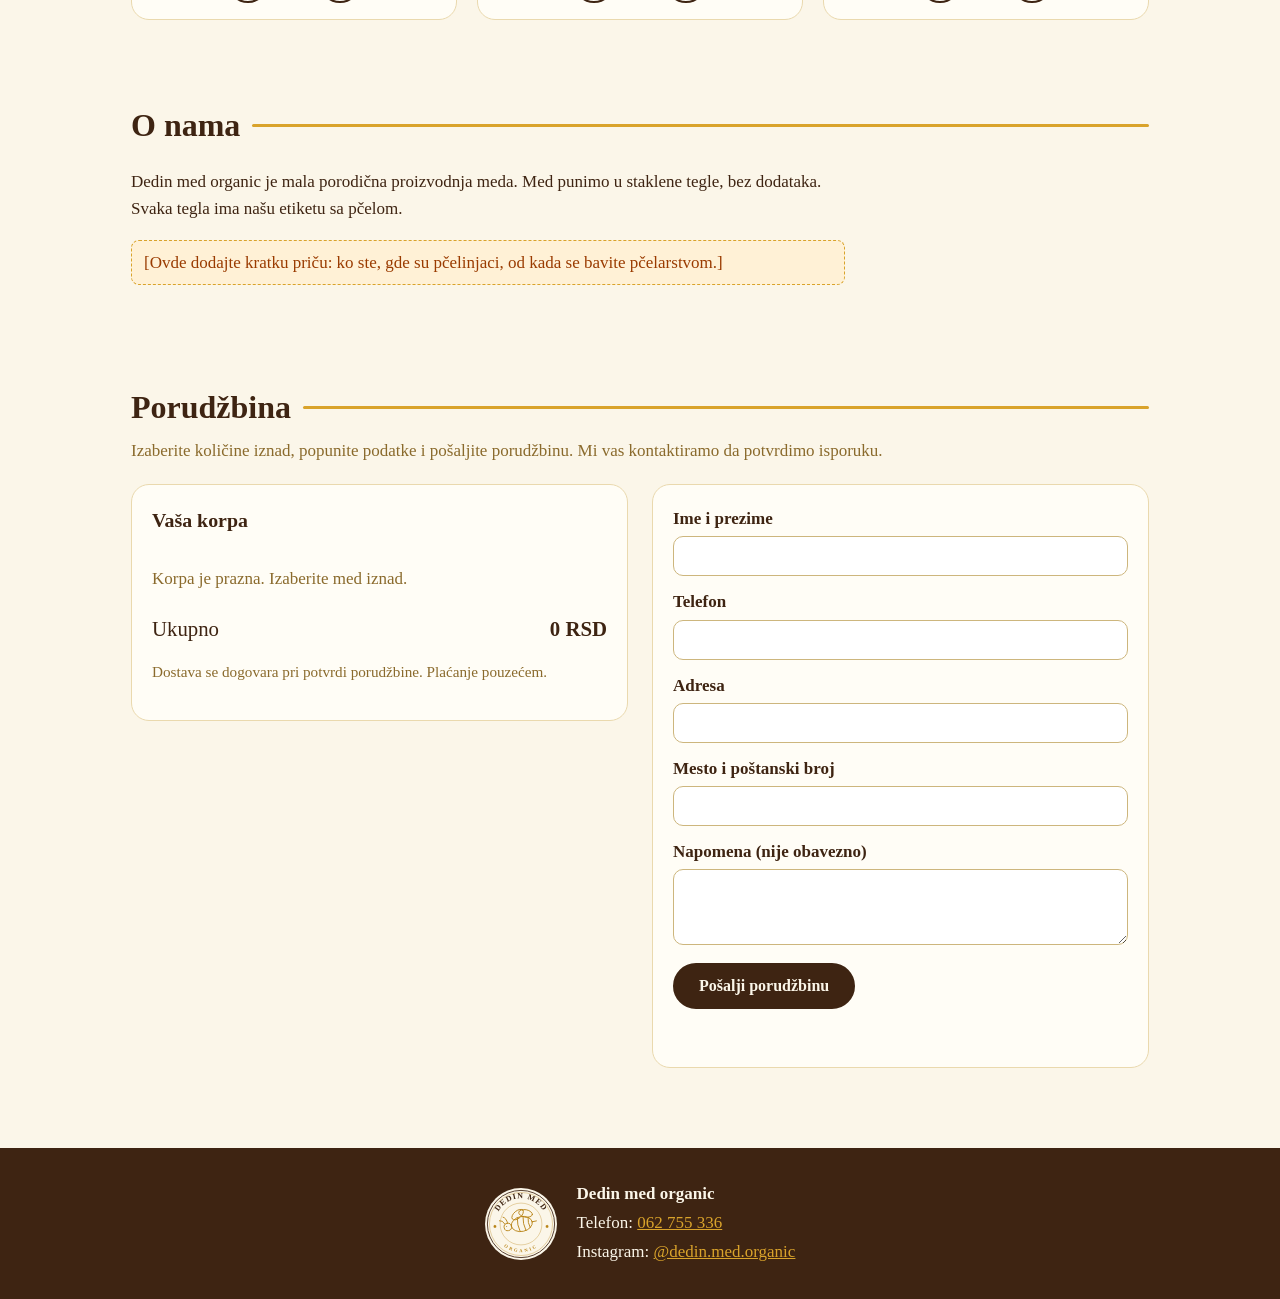
==== commit 7cf88e32: "Sajt za prodaju meda: proizvodi, korpa i forma za porudžbinu Co-Authored-By: Claude Sonnet 5.5 <nore" ====
--- a/index.html
+++ b/index.html
@@ -1,167 +1,88 @@
-<!DOCTYPE html>
+<!doctype html>
 <html lang="sr">
 <head>
 <meta charset="utf-8">
 <meta name="viewport" content="width=device-width, initial-scale=1">
-<title>Cherry Apartments – smeštaj za odmor</title>
-<meta name="description" content="Dva udobna apartmana za odmor. Rezervacija preko Bookinga ili direktno – najbolja cena.">
+<title>Dedin med organic – pravi domaći med</title>
+<meta name="description" content="Dedin med organic – livadski, bagremov i lipov med u tegli od 900 ml i 390 ml. Poručite online, plaćanje pouzećem.">
 <link rel="stylesheet" href="style.css">
 </head>
 <body>
-<header class="nav">
-  <a href="#" class="logo"><svg class="cherry" viewBox="0 0 64 64" aria-hidden="true"><path d="M32 6c-3 10-9 20-14 30M32 6c2 12 8 22 14 30" fill="none" stroke="#3f7d3a" stroke-width="3" stroke-linecap="round"/><path d="M32 6c8-4 16-2 22 4-8 3-17 2-22-4z" fill="#4c9a45"/><circle cx="17" cy="45" r="11" fill="#c8123f"/><circle cx="47" cy="45" r="11" fill="#a80f36"/><circle cx="13" cy="41" r="3" fill="#fff" opacity=".35"/><circle cx="43" cy="41" r="3" fill="#fff" opacity=".35"/></svg><span>Cherry Apartments</span></a>
+<header class="top">
+  <a class="brand" href="#"><img src="img/emblem.svg" alt="" width="40" height="40"><span>Dedin med <em>organic</em></span></a>
   <nav>
-    <a href="#apartmani">Apartmani</a>
-    <a href="#galerija">Galerija</a>
-    <a href="#lokacija">Lokacija</a>
+    <a href="#med">Med</a>
+    <a href="#o-nama">O nama</a>
+    <a href="#porudzbina">Poruči</a>
     <a href="#kontakt">Kontakt</a>
   </nav>
 </header>
 
+<main>
 <section class="hero">
-  <div>
-    <div class="hero-cherry"><svg class="cherry" viewBox="0 0 64 64" aria-hidden="true"><path d="M32 6c-3 10-9 20-14 30M32 6c2 12 8 22 14 30" fill="none" stroke="#3f7d3a" stroke-width="3" stroke-linecap="round"/><path d="M32 6c8-4 16-2 22 4-8 3-17 2-22-4z" fill="#4c9a45"/><circle cx="17" cy="45" r="11" fill="#c8123f"/><circle cx="47" cy="45" r="11" fill="#a80f36"/><circle cx="13" cy="41" r="3" fill="#fff" opacity=".35"/><circle cx="43" cy="41" r="3" fill="#fff" opacity=".35"/></svg></div>
-    <h1>Vaš odmor počinje ovde</h1>
-    <p>Dva prostrana apartmana sa velikom terasom, kod Beogradske Arene u Novom Beogradu.</p>
-    <a class="btn" href="#apartmani">Pogledaj apartmane</a>
+  <div class="hero-text">
+    <p class="kicker">pravi domaći med</p>
+    <h1>Dedin med <span>organic</span></h1>
+    <p class="lead">Livadski, bagremov i lipov med u staklenim teglama. Poručite online, a plaćate pouzećem kad vam stigne.</p>
+    <a class="btn" href="#med">Pogledaj med</a>
+    <a class="btn ghost" href="#porudzbina">Poruči odmah</a>
+  </div>
+  <img class="hero-emblem" src="img/emblem.svg" alt="Dedin med organic – logo" width="420" height="420">
+</section>
+
+<section id="med" class="section">
+  <h2>Naš med</h2>
+  <p class="sub">Izaberite vrstu meda i veličinu tegle.</p>
+  <div id="products" class="grid"></div>
+</section>
+
+<section id="o-nama" class="section about">
+  <h2>O nama</h2>
+  <p>Dedin med organic je mala porodična proizvodnja meda. Med punimo u staklene tegle, bez dodataka. Svaka tegla ima našu etiketu sa pčelom.</p>
+  <p class="todo">[Ovde dodajte kratku priču: ko ste, gde su pčelinjaci, od kada se bavite pčelarstvom.]</p>
+</section>
+
+<section id="porudzbina" class="section order">
+  <h2>Porudžbina</h2>
+  <p class="sub">Izaberite količine iznad, popunite podatke i pošaljite porudžbinu. Mi vas kontaktiramo da potvrdimo isporuku.</p>
+  <div class="order-wrap">
+    <div class="cart">
+      <h3>Vaša korpa</h3>
+      <ul id="cart-list"><li class="empty">Korpa je prazna. Izaberite med iznad.</li></ul>
+      <div class="total"><span>Ukupno</span><strong id="cart-total">0 RSD</strong></div>
+      <p class="note">Dostava se dogovara pri potvrdi porudžbine. Plaćanje pouzećem.</p>
+    </div>
+    <form id="order-form" novalidate>
+      <label>Ime i prezime<input name="ime" required autocomplete="name"></label>
+      <label>Telefon<input name="telefon" type="tel" required autocomplete="tel"></label>
+      <label>Adresa<input name="adresa" required autocomplete="street-address"></label>
+      <label>Mesto i poštanski broj<input name="mesto" required autocomplete="address-level2"></label>
+      <label>Napomena (nije obavezno)<textarea name="napomena" rows="3"></textarea></label>
+      <button class="btn" type="submit">Pošalji porudžbinu</button>
+      <p id="form-error" class="error" role="alert"></p>
+    </form>
+  </div>
+  <div id="send-box" class="send-box" hidden>
+    <h3>Još samo jedan korak</h3>
+    <p>Porudžbina je pripremljena. Izaberite kako da nam je pošaljete:</p>
+    <div class="send-btns">
+      <a id="send-viber" class="btn" target="_blank" rel="noopener">Viber</a>
+      <a id="send-wa" class="btn" target="_blank" rel="noopener">WhatsApp</a>
+      <a id="send-sms" class="btn ghost">SMS</a>
+    </div>
+    <details><summary>Tekst porudžbine</summary><pre id="send-text"></pre></details>
   </div>
 </section>
+</main>
 
-<section id="apartmani" class="wrap">
-  <h2>Naši apartmani</h2>
-  <div class="cards">
-    <article class="card">
-      <img class="cover" src="img/a1-spavaca1.jpg" alt="Spavaća soba sa bračnim krevetom">
-      <div class="body">
-        <h3>Apartman 1</h3>
-        <p class="meta">Do 5 osoba · spavaća soba + dnevni boravak · terasa i balkon</p>
-        <p class="rating"><strong>8,5</strong> Veoma dobar · 313 recenzija na Bookingu · lokacija <strong>9,3</strong></p>
-        <ul>
-          <li>Spavaća soba: bračni krevet</li>
-          <li>Dnevni boravak: kauč na razvlačenje za do 3 osobe</li>
-          <li>Velika terasa i balkon, pogled na grad</li>
-          <li>Klima, grejanje i besplatan WiFi</li>
-          <li>Potpuno opremljena kuhinja, kupatilo sa kadom</li>
-          <li>Flat-screen TV, satelitski kanali, Netflix</li>
-          <li>Veliki javni parking u blizini (zona koja se plaća)</li>
-        </ul>
-        <p class="price">od <strong>55 €</strong> / noć · <a href="#galerija-1">sve fotografije</a></p>
-        <a class="btn" href="https://www.booking.com/hotel/rs/cherry-apartment-arena.sr.html" target="_blank" rel="noopener">Rezerviši na Bookingu</a>
-      </div>
-    </article>
-    <article class="card">
-      <img class="cover" src="img/spavaca2.jpg" alt="Spavaća soba sa bračnim krevetom">
-      <div class="body">
-        <h3>Apartman 2</h3>
-        <p class="meta">Do 5 osoba · spavaća soba + dnevni boravak · terasa i balkon</p>
-        <p class="rating"><strong>8,5</strong> Veoma dobar · 313 recenzija na Bookingu · lokacija <strong>9,3</strong></p>
-        <ul>
-          <li>Spavaća soba: veliki bračni krevet</li>
-          <li>Dnevni boravak: kauč na razvlačenje za do 3 osobe</li>
-          <li>Velika terasa i balkon, pogled na grad</li>
-          <li>Klima, grejanje i besplatan WiFi</li>
-          <li>Potpuno opremljena kuhinja, kupatilo sa kadom</li>
-          <li>Flat-screen TV, satelitski kanali, Netflix</li>
-          <li>Veliki javni parking u blizini (zona koja se plaća)</li>
-        </ul>
-        <p class="price">od <strong>55 €</strong> / noć · <a href="#galerija-2">sve fotografije</a></p>
-        <a class="btn" href="https://www.booking.com/hotel/rs/cherry-apartment-arena.sr.html" target="_blank" rel="noopener">Rezerviši na Bookingu</a>
-      </div>
-    </article>
+<footer id="kontakt">
+  <img src="img/emblem.svg" alt="" width="72" height="72">
+  <div>
+    <strong>Dedin med organic</strong>
+    <p>Telefon: <a href="tel:+38162755336">062 755 336</a></p>
+    <p>Instagram: <a href="https://instagram.com/dedin.med.organic" target="_blank" rel="noopener">@dedin.med.organic</a></p>
   </div>
-  <p class="note">Oba apartmana se nalaze u istom objektu <strong>Cherry Apartment Arena</strong> (Milutina Milankovića, Blok 28). Na Bookingu izaberite jedan ili dva apartmana, u zavisnosti od broja gostiju.</p>
-</section>
-
-<section class="why">
-  <div class="wrap">
-    <h2>Zašto kod nas</h2>
-    <div class="grid3">
-      <div><h3>Čisto i uredno</h3><p>Svaki apartman se detaljno priprema pre vašeg dolaska.</p></div>
-      <div><h3>Fleksibilan dolazak</h3><p>Samostalna prijava (self check-in) u dogovoru sa domaćinom.</p></div>
-      <div><h3>Direktna rezervacija</h3><p>Javite nam se direktno za najbolju cenu i duži boravak.</p></div>
-    </div>
-  </div>
-</section>
-
-<section id="galerija" class="wrap">
-  <h2>Galerija</h2>
-  <h3 id="galerija-1">Apartman 1</h3>
-  <div class="gallery">
-    <a href="img/a1-spavaca1.jpg" target="_blank"><img src="img/a1-spavaca1.jpg" alt="Spavaća soba" loading="lazy"></a>
-    <a href="img/a1-spavaca2.jpg" target="_blank"><img src="img/a1-spavaca2.jpg" alt="Spavaća soba sa TV-om" loading="lazy"></a>
-    <a href="img/a1-dnevni.jpg" target="_blank"><img src="img/a1-dnevni.jpg" alt="Dnevni boravak" loading="lazy"></a>
-    <a href="img/a1-dnevni-trpezarija.jpg" target="_blank"><img src="img/a1-dnevni-trpezarija.jpg" alt="Dnevni boravak i trpezarija" loading="lazy"></a>
-    <a href="img/a1-dnevni-kuhinja.jpg" target="_blank"><img src="img/a1-dnevni-kuhinja.jpg" alt="Dnevni boravak i kuhinja" loading="lazy"></a>
-    <a href="img/a1-kauc.jpg" target="_blank"><img src="img/a1-kauc.jpg" alt="Kauč na razvlačenje" loading="lazy"></a>
-    <a href="img/a1-terasa.jpg" target="_blank"><img src="img/a1-terasa.jpg" alt="Terasa" loading="lazy"></a>
-    <a href="img/a1-kuhinja.jpg" target="_blank"><img src="img/a1-kuhinja.jpg" alt="Kuhinja" loading="lazy"></a>
-    <a href="img/a1-kupatilo.jpg" target="_blank"><img src="img/a1-kupatilo.jpg" alt="Kupatilo" loading="lazy"></a>
-    <a href="img/a1-ulica.jpg" target="_blank"><img src="img/a1-ulica.jpg" alt="Ulica ispred zgrade" loading="lazy"></a>
-  </div>
-  <h3 id="galerija-2" style="margin-top:32px">Apartman 2</h3>
-  <div class="gallery">
-    <a href="img/spavaca2.jpg" target="_blank"><img src="img/spavaca2.jpg" alt="Spavaća soba sa TV-om" loading="lazy"></a>
-    <a href="img/spavaca1.jpg" target="_blank"><img src="img/spavaca1.jpg" alt="Spavaća soba" loading="lazy"></a>
-    <a href="img/dnevni2.jpg" target="_blank"><img src="img/dnevni2.jpg" alt="Dnevni boravak sa TV-om" loading="lazy"></a>
-    <a href="img/dnevni1.jpg" target="_blank"><img src="img/dnevni1.jpg" alt="Dnevni boravak" loading="lazy"></a>
-    <a href="img/trpezarija.jpg" target="_blank"><img src="img/trpezarija.jpg" alt="Trpezarija" loading="lazy"></a>
-    <a href="img/kauc.jpg" target="_blank"><img src="img/kauc.jpg" alt="Kauč na razvlačenje" loading="lazy"></a>
-    <a href="img/terasa.jpg" target="_blank"><img src="img/terasa.jpg" alt="Zastakljena terasa sa pogledom na grad" loading="lazy"></a>
-    <a href="img/kuhinja.jpg" target="_blank"><img src="img/kuhinja.jpg" alt="Kuhinja" loading="lazy"></a>
-    <a href="img/kupatilo.jpg" target="_blank"><img src="img/kupatilo.jpg" alt="Kupatilo" loading="lazy"></a>
-    <a href="img/hodnik.jpg" target="_blank"><img src="img/hodnik.jpg" alt="Hodnik sa plakarom" loading="lazy"></a>
-  </div>
-</section>
-
-<section id="lokacija" class="wrap">
-  <h2>Lokacija</h2>
-  <p><strong>Milutina Milankovića, Blok 28, Novi Beograd, 11070 Beograd</strong> – mirna okolina, a u blizini dešavanja u gradu.</p>
-  <ul class="near">
-    <li>Beogradska Arena – 700 m</li>
-    <li>Železnička stanica New Belgrade – 700 m</li>
-    <li>Autobuska stanica – 750 m</li>
-    <li>Belexpo centar – 50 m</li>
-    <li>Delta City – 1,5 km</li>
-    <li>Ušće – 2,5 km</li>
-    <li>Knez Mihailova – 5,2 km</li>
-    <li>Aerodrom Nikola Tesla – 8 km</li>
-  </ul>
-  <iframe title="Mapa" loading="lazy" src="https://www.google.com/maps?q=Milutina+Milankovica+98+Novi+Beograd&z=15&output=embed"></iframe>
-</section>
-
-<section class="why">
-  <div class="wrap">
-    <h2>Šta kažu gosti</h2>
-    <div class="grid3">
-      <blockquote>„Smeštaj odličan, domaćin odličan za dogovor. Prelepa terasa.”<cite>Dušan, Crna Gora</cite></blockquote>
-      <blockquote>„Ogroman stan na odličnoj lokaciji. Vlasnica veoma ljubazna i predusretljiva. Osećali smo se kao kod svoje kuće.”<cite>Ratko, Crna Gora</cite></blockquote>
-      <blockquote>„Lokacija odlična, apartman čist, uredan i veliki, grejanje u apartmanu odlično.”<cite>Mirjana, Srbija</cite></blockquote>
-    </div>
-    <h2 style="margin-top:40px">Kućni red</h2>
-    <ul class="rules">
-      <li>Prijava od 14:00, odjava do 11:00 (javite unapred vreme dolaska)</li>
-      <li>Plaćanje samo gotovinom</li>
-      <li>Zabranjeno pušenje, kućni ljubimci i zabave</li>
-      <li>Deca svih uzrasta su dobrodošla; gost mora imati 18+ godina</li>
-    </ul>
-  </div>
-</section>
-
-<section id="kontakt" class="wrap contact">
-  <h2>Kontakt</h2>
-  <div class="cols">
-    <div>
-      <p>Telefon: <a href="tel:+381611939759">+381 61 193 9759</a></p>
-      <p>Prijava od 14h · Odjava do 11h · Domaćin dostupan 24/7</p>
-    </div>
-    <div class="callbox">
-      <p>Za direktnu rezervaciju i pitanja pozovite nas ili rezervišite na Bookingu.</p>
-      <a class="btn" href="tel:+381611939759">Pozovi +381 61 193 9759</a>
-    </div>
-  </div>
-</section>
-
-<footer><svg class="cherry small" viewBox="0 0 64 64" aria-hidden="true"><path d="M32 6c-3 10-9 20-14 30M32 6c2 12 8 22 14 30" fill="none" stroke="#3f7d3a" stroke-width="3" stroke-linecap="round"/><path d="M32 6c8-4 16-2 22 4-8 3-17 2-22-4z" fill="#4c9a45"/><circle cx="17" cy="45" r="11" fill="#c8123f"/><circle cx="47" cy="45" r="11" fill="#a80f36"/><circle cx="13" cy="41" r="3" fill="#fff" opacity=".35"/><circle cx="43" cy="41" r="3" fill="#fff" opacity=".35"/></svg> © <span id="god"></span> Cherry Apartments</footer>
+</footer>
 <script src="script.js"></script>
 </body>
 </html>
--- a/style.css
+++ b/style.css
@@ -1,46 +1,58 @@
-:root{--c:#b0173f;--d:#7a0f2b;--bg:#fbf5f6;--t:#2b1d21}
+:root{--bg:#fbf6e9;--ink:#3e2412;--gold:#b98417;--honey:#d9a32b;--soft:#8a6a2c;--card:#fffdf6;--line:#ead9ae}
 *{box-sizing:border-box}
 html{scroll-behavior:smooth}
-body{margin:0;font-family:system-ui,-apple-system,Segoe UI,Roboto,sans-serif;color:var(--t);background:var(--bg);line-height:1.6}
-a{color:var(--c)}
-.nav{position:sticky;top:0;z-index:10;display:flex;justify-content:space-between;align-items:center;flex-wrap:wrap;gap:8px;padding:14px 5%;background:#fff;box-shadow:0 1px 6px #0001}
-.logo{font-weight:700;font-size:1.2rem;text-decoration:none;color:var(--d)}
-.nav nav a{margin-left:18px;text-decoration:none;color:var(--t)}
-.hero{min-height:70vh;display:grid;place-items:center;text-align:center;color:#fff;padding:24px;background:linear-gradient(#5e0a2090,#b0173fcc),#7a0f2b}
-.hero h1{font-size:clamp(2rem,6vw,3.5rem);margin:0 0 8px}
-.btn{display:inline-block;background:var(--c);color:#fff;padding:11px 22px;border-radius:8px;text-decoration:none;border:0;font-size:1rem;cursor:pointer}
-.hero .btn{background:#fff;color:var(--d)}
-.btn:hover{background:var(--d)}
-.wrap{max-width:1100px;margin:0 auto;padding:56px 5%}
-h2{font-size:1.8rem;margin:0 0 24px}
-.cards{display:grid;grid-template-columns:repeat(auto-fit,minmax(300px,1fr));gap:24px}
-.card{background:#fff;border-radius:12px;overflow:hidden;box-shadow:0 2px 12px #0001}
-.card .body{padding:20px}
-.card h3{margin:0}.meta{color:#667;margin:4px 0}
-.card ul{padding-left:20px}.price{font-size:1.1rem}
-.ph{background:#ecd3d9;color:#8a5462;display:grid;place-items:center;min-height:200px;font-size:.9rem}
-.why{background:#fff}
-.grid3{display:grid;grid-template-columns:repeat(auto-fit,minmax(220px,1fr));gap:24px}
-.gallery{display:grid;grid-template-columns:repeat(auto-fit,minmax(200px,1fr));gap:12px}
-.gallery img,.gallery .ph{width:100%;border-radius:8px;min-height:160px;object-fit:cover}
-iframe{width:100%;height:360px;border:0;border-radius:12px}
-.cols{display:grid;grid-template-columns:repeat(auto-fit,minmax(280px,1fr));gap:32px}
-form{display:grid;gap:10px}
-input,select,textarea{padding:10px;border:1px solid #d9c3c9;border-radius:8px;font:inherit}
-footer{text-align:center;padding:24px;color:#667}
-.rating{font-size:.9rem;color:#445}
-.near,.rules{columns:2 240px;padding-left:20px}
-blockquote{margin:0;padding:16px;background:var(--bg);border-radius:10px}
-blockquote cite{display:block;margin-top:8px;font-size:.85rem;color:#667}
-.note{margin-top:20px;color:#5a4a4e}
-.cover{display:block;width:100%;height:260px;object-fit:cover}
-.gallery a{display:block}
-.gallery img{height:200px;transition:transform .2s}
-.gallery img:hover{transform:scale(1.03)}
-.cherry{width:34px;height:34px;vertical-align:middle}
-.logo{display:inline-flex;align-items:center;gap:8px}
-.hero-cherry .cherry{width:84px;height:84px;filter:drop-shadow(0 4px 8px #0004)}
-.cherry.small{width:22px;height:22px;margin-right:4px}
-.callbox .btn{margin-top:8px}
-.nav nav{display:flex;gap:16px;flex-wrap:wrap}
-.nav nav a{margin-left:0}
+body{margin:0;background:var(--bg);color:var(--ink);font:17px/1.6 Georgia,"Times New Roman",serif}
+a{color:var(--gold)}
+img{max-width:100%;height:auto}
+.top{position:sticky;top:0;z-index:5;display:flex;justify-content:space-between;align-items:center;gap:12px;padding:10px 16px;background:var(--bg);border-bottom:3px solid var(--honey)}
+.brand{display:flex;align-items:center;gap:10px;text-decoration:none;color:var(--ink);font-weight:700}
+.brand em{font-style:normal;color:var(--gold)}
+.top nav{display:flex;gap:16px;flex-wrap:wrap}
+.top nav a{color:var(--ink);text-decoration:none}
+.top nav a:hover{color:var(--gold)}
+.hero{display:grid;grid-template-columns:1.1fr .9fr;gap:24px;align-items:center;max-width:1050px;margin:0 auto;padding:40px 16px}
+.kicker{margin:0;letter-spacing:.2em;text-transform:uppercase;color:var(--gold);font-style:italic}
+h1{font-size:clamp(2.2rem,6vw,3.6rem);line-height:1.1;margin:.2em 0}
+h1 span{color:var(--gold)}
+.lead{font-size:1.15rem;max-width:34em}
+.hero-emblem{justify-self:center;width:min(100%,380px)}
+.btn{display:inline-block;margin:6px 8px 6px 0;padding:12px 24px;border:2px solid var(--ink);border-radius:999px;background:var(--ink);color:var(--bg);font:700 1rem Georgia,serif;text-decoration:none;cursor:pointer}
+.btn:hover{background:#5a3519}
+.btn.ghost{background:transparent;color:var(--ink)}
+.btn.ghost:hover{background:var(--line)}
+.section{max-width:1050px;margin:0 auto;padding:40px 16px}
+.section h2{font-size:2rem;margin:0 0 4px;display:flex;align-items:center;gap:12px}
+.section h2::after{content:"";flex:1;height:3px;background:var(--honey);border-radius:2px}
+.sub{color:var(--soft);margin-top:0}
+.grid{display:grid;grid-template-columns:repeat(auto-fill,minmax(260px,1fr));gap:20px;margin-top:24px}
+.card{background:var(--card);border:1px solid var(--line);border-radius:18px;padding:16px;display:flex;flex-direction:column;align-items:center;text-align:center}
+.card img{width:70%;max-height:300px;object-fit:contain;filter:drop-shadow(0 6px 10px rgba(62,36,18,.25))}
+.card h3{margin:12px 0 0}
+.card .size{color:var(--soft);margin:0}
+.card .price{font-size:1.4rem;font-weight:700;color:var(--gold);margin:6px 0 10px}
+.qty{display:flex;align-items:center;gap:12px;margin-top:auto}
+.qty button{width:40px;height:40px;border-radius:50%;border:2px solid var(--ink);background:transparent;color:var(--ink);font-size:1.4rem;line-height:1;cursor:pointer}
+.qty button:hover{background:var(--line)}
+.qty output{min-width:1.5em;font-size:1.2rem;font-weight:700}
+.about p{max-width:42em}
+.todo{color:#9a3b00;background:#fff1d6;border:1px dashed #d9a32b;padding:8px 12px;border-radius:8px}
+.order-wrap{display:grid;grid-template-columns:1fr 1fr;gap:24px;margin-top:20px}
+.cart,#order-form,.send-box{background:var(--card);border:1px solid var(--line);border-radius:18px;padding:20px}
+.cart h3,.send-box h3{margin-top:0}
+#cart-list{list-style:none;margin:0;padding:0}
+#cart-list li{display:flex;justify-content:space-between;gap:8px;padding:8px 0;border-bottom:1px dashed var(--line)}
+#cart-list li.empty{color:var(--soft);border:0}
+.total{display:flex;justify-content:space-between;font-size:1.3rem;padding-top:12px}
+.note{color:var(--soft);font-size:.95rem}
+label{display:block;margin-bottom:12px;font-weight:700}
+input,textarea{display:block;width:100%;margin-top:4px;padding:10px 12px;border:1px solid #cdb67d;border-radius:10px;background:#fff;font:1rem Georgia,serif;color:var(--ink)}
+input:focus,textarea:focus{outline:3px solid var(--honey);outline-offset:1px}
+.error{color:#a31515;min-height:1.4em;margin:8px 0 0}
+.send-box{margin-top:20px;border:2px solid var(--honey)}
+pre{white-space:pre-wrap;background:#fff;border:1px solid var(--line);padding:12px;border-radius:10px}
+footer{display:flex;gap:20px;align-items:center;justify-content:center;flex-wrap:wrap;background:var(--ink);color:var(--bg);padding:32px 16px;margin-top:40px}
+footer p{margin:2px 0}
+footer a{color:var(--honey)}
+@media(max-width:760px){.hero,.order-wrap{grid-template-columns:1fr}.hero-emblem{order:-1;width:240px}.top nav{display:none}}
+footer img{border-radius:50%}
+.cart{align-self:start}
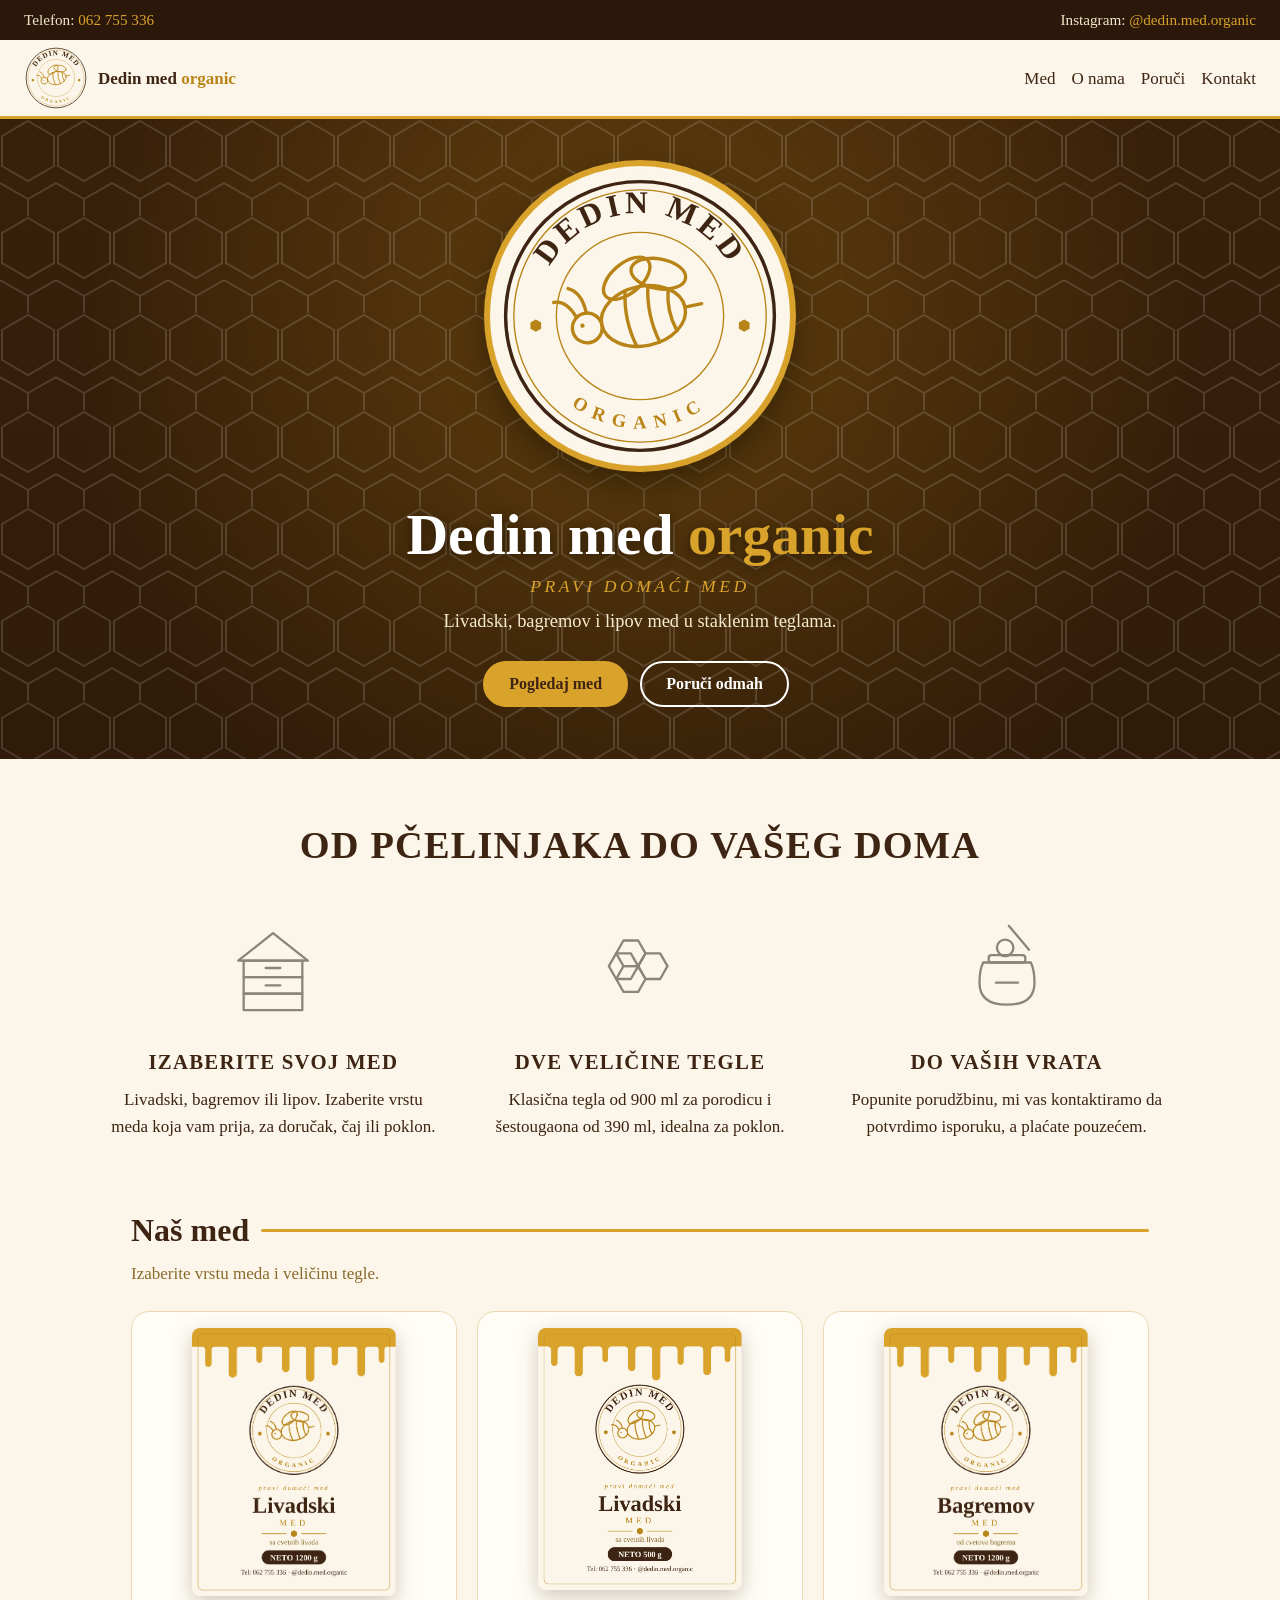
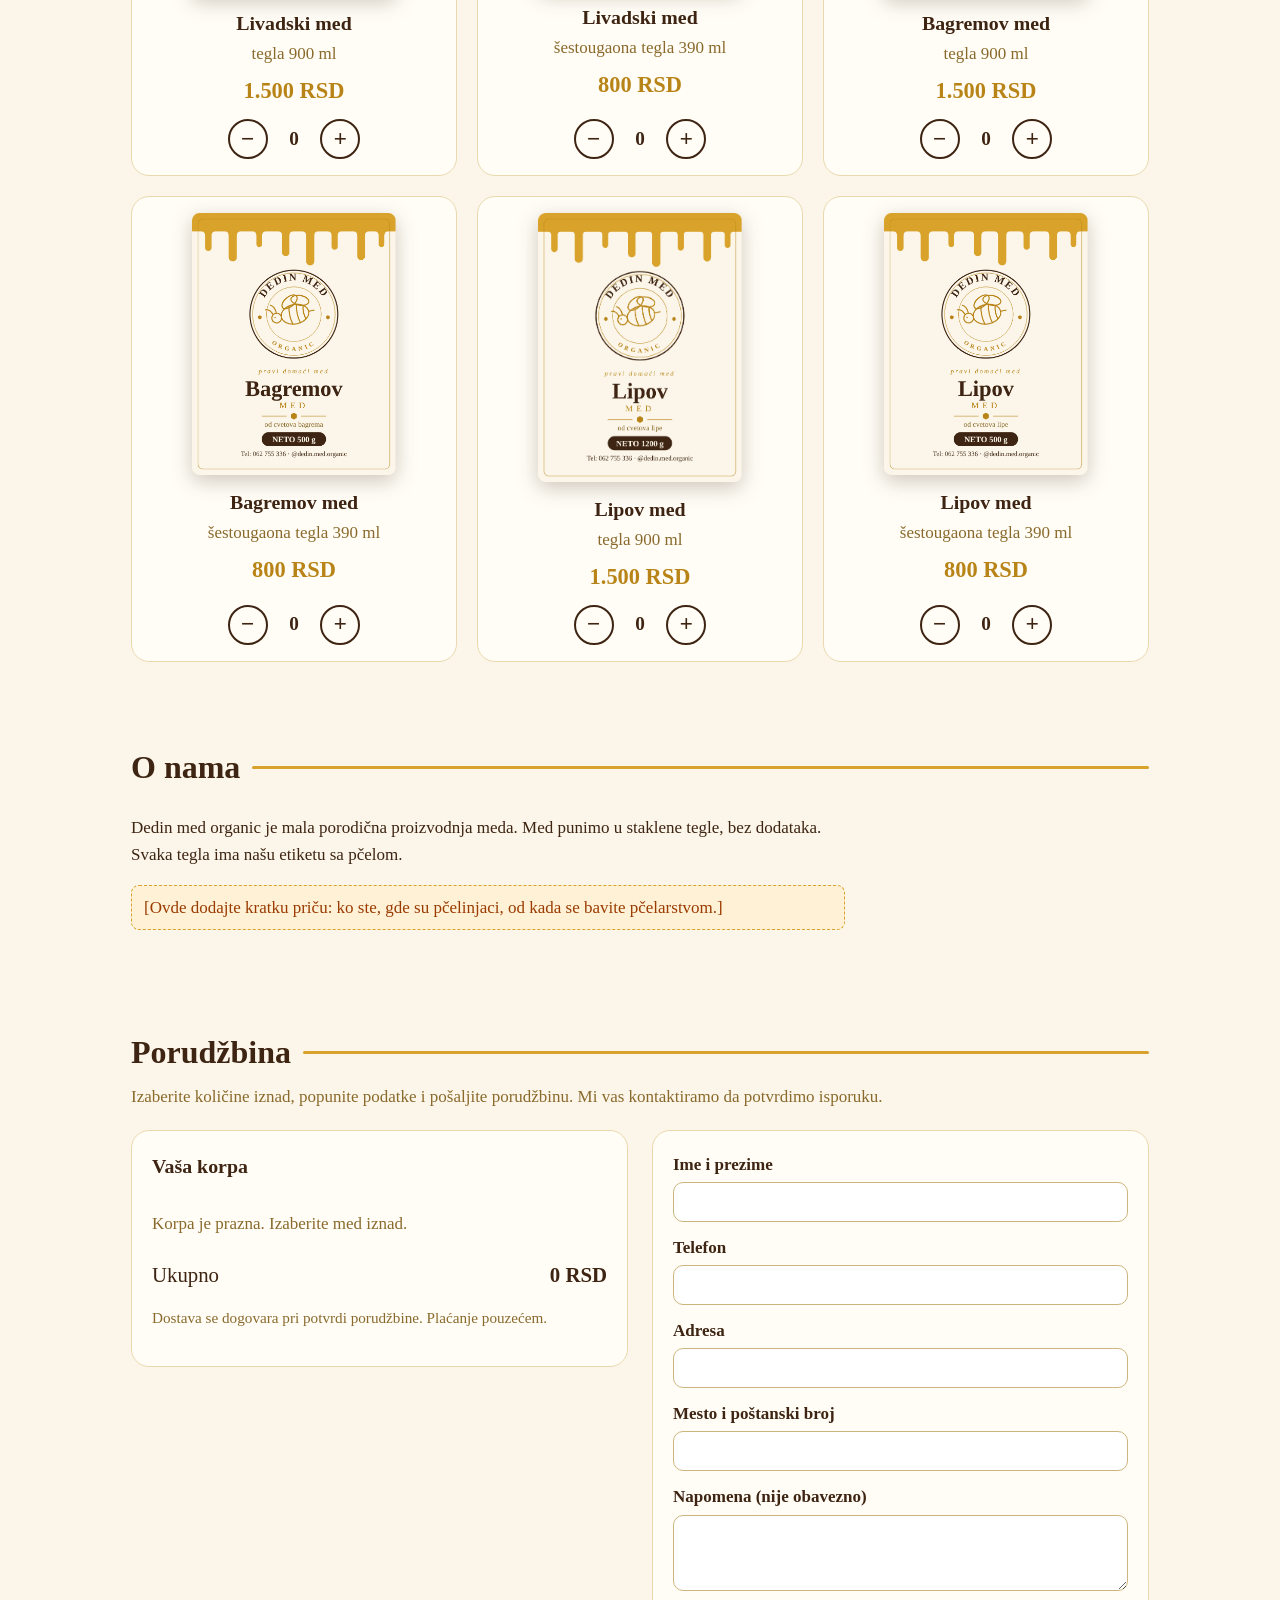
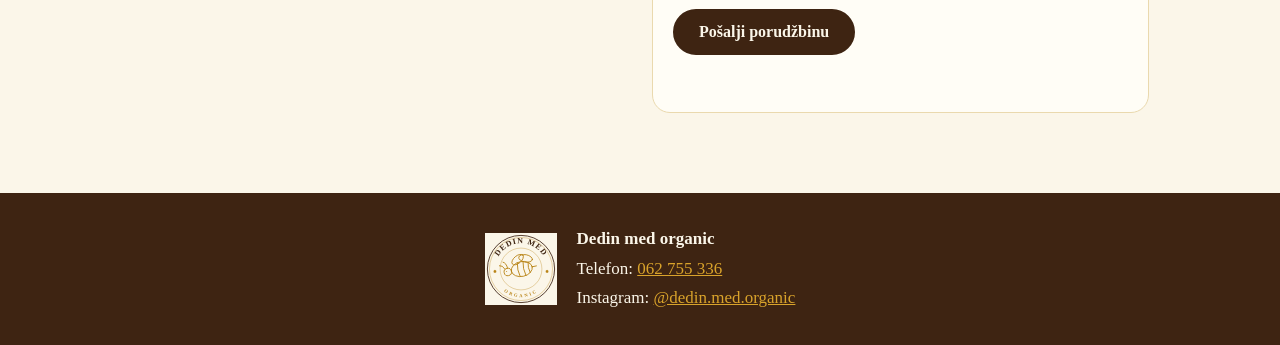
==== commit ef4b2f0d: "Novi izgled početne strane: logo u naslovnom delu, trake, kolone sa ilustracijama, mesto za fotograf" ====
--- a/index.html
+++ b/index.html
@@ -8,8 +8,12 @@
 <link rel="stylesheet" href="style.css">
 </head>
 <body>
+<div class="bar">
+  <span>Telefon: <a href="tel:+38162755336">062 755 336</a></span>
+  <span>Instagram: <a href="https://instagram.com/dedin.med.organic" target="_blank" rel="noopener">@dedin.med.organic</a></span>
+</div>
 <header class="top">
-  <a class="brand" href="#"><img src="img/emblem.svg" alt="" width="40" height="40"><span>Dedin med <em>organic</em></span></a>
+  <a class="brand" href="#"><img src="img/emblem.svg" alt="" width="64" height="64"><span>Dedin med <em>organic</em></span></a>
   <nav>
     <a href="#med">Med</a>
     <a href="#o-nama">O nama</a>
@@ -20,14 +24,35 @@
 
 <main>
 <section class="hero">
-  <div class="hero-text">
+  <div class="hero-inner">
+    <img class="hero-emblem" src="img/emblem.svg" alt="Dedin med organic – logo" width="300" height="300">
+    <h1>Dedin med <span>organic</span></h1>
     <p class="kicker">pravi domaći med</p>
-    <h1>Dedin med <span>organic</span></h1>
-    <p class="lead">Livadski, bagremov i lipov med u staklenim teglama. Poručite online, a plaćate pouzećem kad vam stigne.</p>
-    <a class="btn" href="#med">Pogledaj med</a>
-    <a class="btn ghost" href="#porudzbina">Poruči odmah</a>
+    <p class="lead">Livadski, bagremov i lipov med u staklenim teglama.</p>
+    <a class="btn gold" href="#med">Pogledaj med</a>
+    <a class="btn ghost light" href="#porudzbina">Poruči odmah</a>
   </div>
-  <img class="hero-emblem" src="img/emblem.svg" alt="Dedin med organic – logo" width="420" height="420">
+</section>
+
+<section class="features">
+  <h2 class="center">Od pčelinjaka do vašeg doma</h2>
+  <div class="feat-grid">
+    <div class="feat">
+      <svg viewBox="0 0 120 120" aria-hidden="true"><g fill="none" stroke="currentColor" stroke-width="2.5" stroke-linejoin="round" stroke-linecap="round"><path d="M22 52 L60 22 L98 52 Z"/><rect x="28" y="52" width="64" height="18"/><rect x="28" y="70" width="64" height="18"/><rect x="28" y="88" width="64" height="18"/><path d="M52 60 h16 M52 79 h16"/></g></svg>
+      <h3>Izaberite svoj med</h3>
+      <p>Livadski, bagremov ili lipov. Izaberite vrstu meda koja vam prija, za doručak, čaj ili poklon.</p>
+    </div>
+    <div class="feat">
+      <svg viewBox="0 0 120 120" aria-hidden="true"><g fill="none" stroke="currentColor" stroke-width="2.5" stroke-linejoin="round"><polygon points="42,30 58,30 66,44 58,58 42,58 34,44"/><polygon points="66,44 82,44 90,58 82,72 66,72 58,58"/><polygon points="34,44 50,44 58,58 50,72 34,72 26,58"/><polygon points="42,58 58,58 66,72 58,86 42,86 34,72"/></g></svg>
+      <h3>Dve veličine tegle</h3>
+      <p>Klasična tegla od 900 ml za porodicu i šestougaona od 390 ml, idealna za poklon.</p>
+    </div>
+    <div class="feat">
+      <svg viewBox="0 0 120 120" aria-hidden="true"><g fill="none" stroke="currentColor" stroke-width="2.5" stroke-linejoin="round" stroke-linecap="round"><path d="M34 54 Q30 62 30 76 Q30 100 60 100 Q90 100 90 76 Q90 62 86 54 Z"/><rect x="40" y="46" width="40" height="8" rx="3"/><path d="M48 76 h24"/><path d="M62 14 L84 40"/><circle cx="58" cy="38" r="9"/></g></svg>
+      <h3>Do vaših vrata</h3>
+      <p>Popunite porudžbinu, mi vas kontaktiramo da potvrdimo isporuku, a plaćate pouzećem.</p>
+    </div>
+  </div>
 </section>
 
 <section id="med" class="section">
@@ -38,8 +63,13 @@
 
 <section id="o-nama" class="section about">
   <h2>O nama</h2>
-  <p>Dedin med organic je mala porodična proizvodnja meda. Med punimo u staklene tegle, bez dodataka. Svaka tegla ima našu etiketu sa pčelom.</p>
-  <p class="todo">[Ovde dodajte kratku priču: ko ste, gde su pčelinjaci, od kada se bavite pčelarstvom.]</p>
+  <div class="about-grid">
+    <img class="about-img" src="img/o-nama.jpg" alt="Dedin med organic" onerror="this.remove()">
+    <div>
+      <p>Dedin med organic je mala porodična proizvodnja meda. Med punimo u staklene tegle, bez dodataka. Svaka tegla ima našu etiketu sa pčelom.</p>
+      <p class="todo">[Ovde dodajte kratku priču: ko ste, gde su pčelinjaci, od kada se bavite pčelarstvom.]</p>
+    </div>
+  </div>
 </section>
 
 <section id="porudzbina" class="section order">
--- a/style.css
+++ b/style.css
@@ -10,12 +10,10 @@
 .top nav{display:flex;gap:16px;flex-wrap:wrap}
 .top nav a{color:var(--ink);text-decoration:none}
 .top nav a:hover{color:var(--gold)}
-.hero{display:grid;grid-template-columns:1.1fr .9fr;gap:24px;align-items:center;max-width:1050px;margin:0 auto;padding:40px 16px}
 .kicker{margin:0;letter-spacing:.2em;text-transform:uppercase;color:var(--gold);font-style:italic}
 h1{font-size:clamp(2.2rem,6vw,3.6rem);line-height:1.1;margin:.2em 0}
 h1 span{color:var(--gold)}
 .lead{font-size:1.15rem;max-width:34em}
-.hero-emblem{justify-self:center;width:min(100%,380px)}
 .btn{display:inline-block;margin:6px 8px 6px 0;padding:12px 24px;border:2px solid var(--ink);border-radius:999px;background:var(--ink);color:var(--bg);font:700 1rem Georgia,serif;text-decoration:none;cursor:pointer}
 .btn:hover{background:#5a3519}
 .btn.ghost{background:transparent;color:var(--ink)}
@@ -53,6 +51,34 @@
 footer{display:flex;gap:20px;align-items:center;justify-content:center;flex-wrap:wrap;background:var(--ink);color:var(--bg);padding:32px 16px;margin-top:40px}
 footer p{margin:2px 0}
 footer a{color:var(--honey)}
-@media(max-width:760px){.hero,.order-wrap{grid-template-columns:1fr}.hero-emblem{order:-1;width:240px}.top nav{display:none}}
-footer img{border-radius:50%}
+@media(max-width:760px){.order-wrap,.feat-grid{grid-template-columns:1fr}.top nav{display:none}.bar{justify-content:center}.hero{min-height:560px}}
 .cart{align-self:start}
+
+.bar{display:flex;justify-content:space-between;gap:12px;flex-wrap:wrap;background:#2b180a;color:#f3e7c9;padding:8px 24px;font-size:.95rem}
+.bar a{color:var(--honey);text-decoration:none}
+.top{padding:6px 24px}
+.hero{position:relative;min-height:640px;display:flex;align-items:center;justify-content:center;text-align:center;color:#fff;
+ background:linear-gradient(rgba(30,16,6,.55),rgba(30,16,6,.7)),url(img/hero.jpg) center/cover,radial-gradient(circle at 50% 40%,#c98a14,#5a3410 75%)}
+.hero::before{content:"";position:absolute;inset:0;opacity:.14;background:url("data:image/svg+xml,%3Csvg xmlns='http://www.w3.org/2000/svg' width='56' height='97'%3E%3Cg fill='none' stroke='%23fff' stroke-width='2'%3E%3Cpath d='M28 2 L54 17 V47 L28 62 L2 47 V17Z'/%3E%3Cpath d='M0 64 L28 80 V97 M56 64 L28 80'/%3E%3C/g%3E%3C/svg%3E")}
+.hero-inner{position:relative;padding:40px 16px;max-width:760px}
+.hero-emblem{width:min(70vw,300px);height:auto;border-radius:50%;background:var(--bg);padding:6px;box-shadow:0 0 0 6px var(--honey),0 14px 40px rgba(0,0,0,.45)}
+.hero h1{color:#fff;margin:.5em 0 .1em;text-shadow:0 2px 12px rgba(0,0,0,.4)}
+.hero h1 span{color:var(--honey)}
+.hero .kicker{color:var(--honey);font-size:1.1rem}
+.hero .lead{margin:.4em auto 1em;color:#f6ead0}
+.btn.gold{background:var(--honey);border-color:var(--honey);color:var(--ink)}
+.btn.gold:hover{background:#f0b93a}
+.btn.ghost.light{color:#fff;border-color:#fff}
+.btn.ghost.light:hover{background:rgba(255,255,255,.15)}
+.features{max-width:1100px;margin:0 auto;padding:56px 16px 24px}
+.center{justify-content:center;text-align:center;font-size:clamp(1.6rem,4vw,2.4rem);text-transform:uppercase;letter-spacing:.03em;margin:0 0 36px}
+.feat-grid{display:grid;grid-template-columns:repeat(3,1fr);gap:32px}
+.feat{text-align:center}
+.feat svg{width:110px;height:110px;color:#8b8478}
+.feat h3{text-transform:uppercase;letter-spacing:.06em;font-size:1.3rem;margin:14px 0 8px}
+.feat p{margin:0 auto;max-width:22em}
+
+.about-grid{display:grid;grid-template-columns:1fr;gap:24px;align-items:center}
+.about-grid:has(.about-img){grid-template-columns:1fr 1fr}
+.about-img{width:100%;border-radius:18px;object-fit:cover;aspect-ratio:4/3;box-shadow:0 8px 24px rgba(62,36,18,.25)}
+@media(max-width:760px){.about-grid:has(.about-img){grid-template-columns:1fr}}
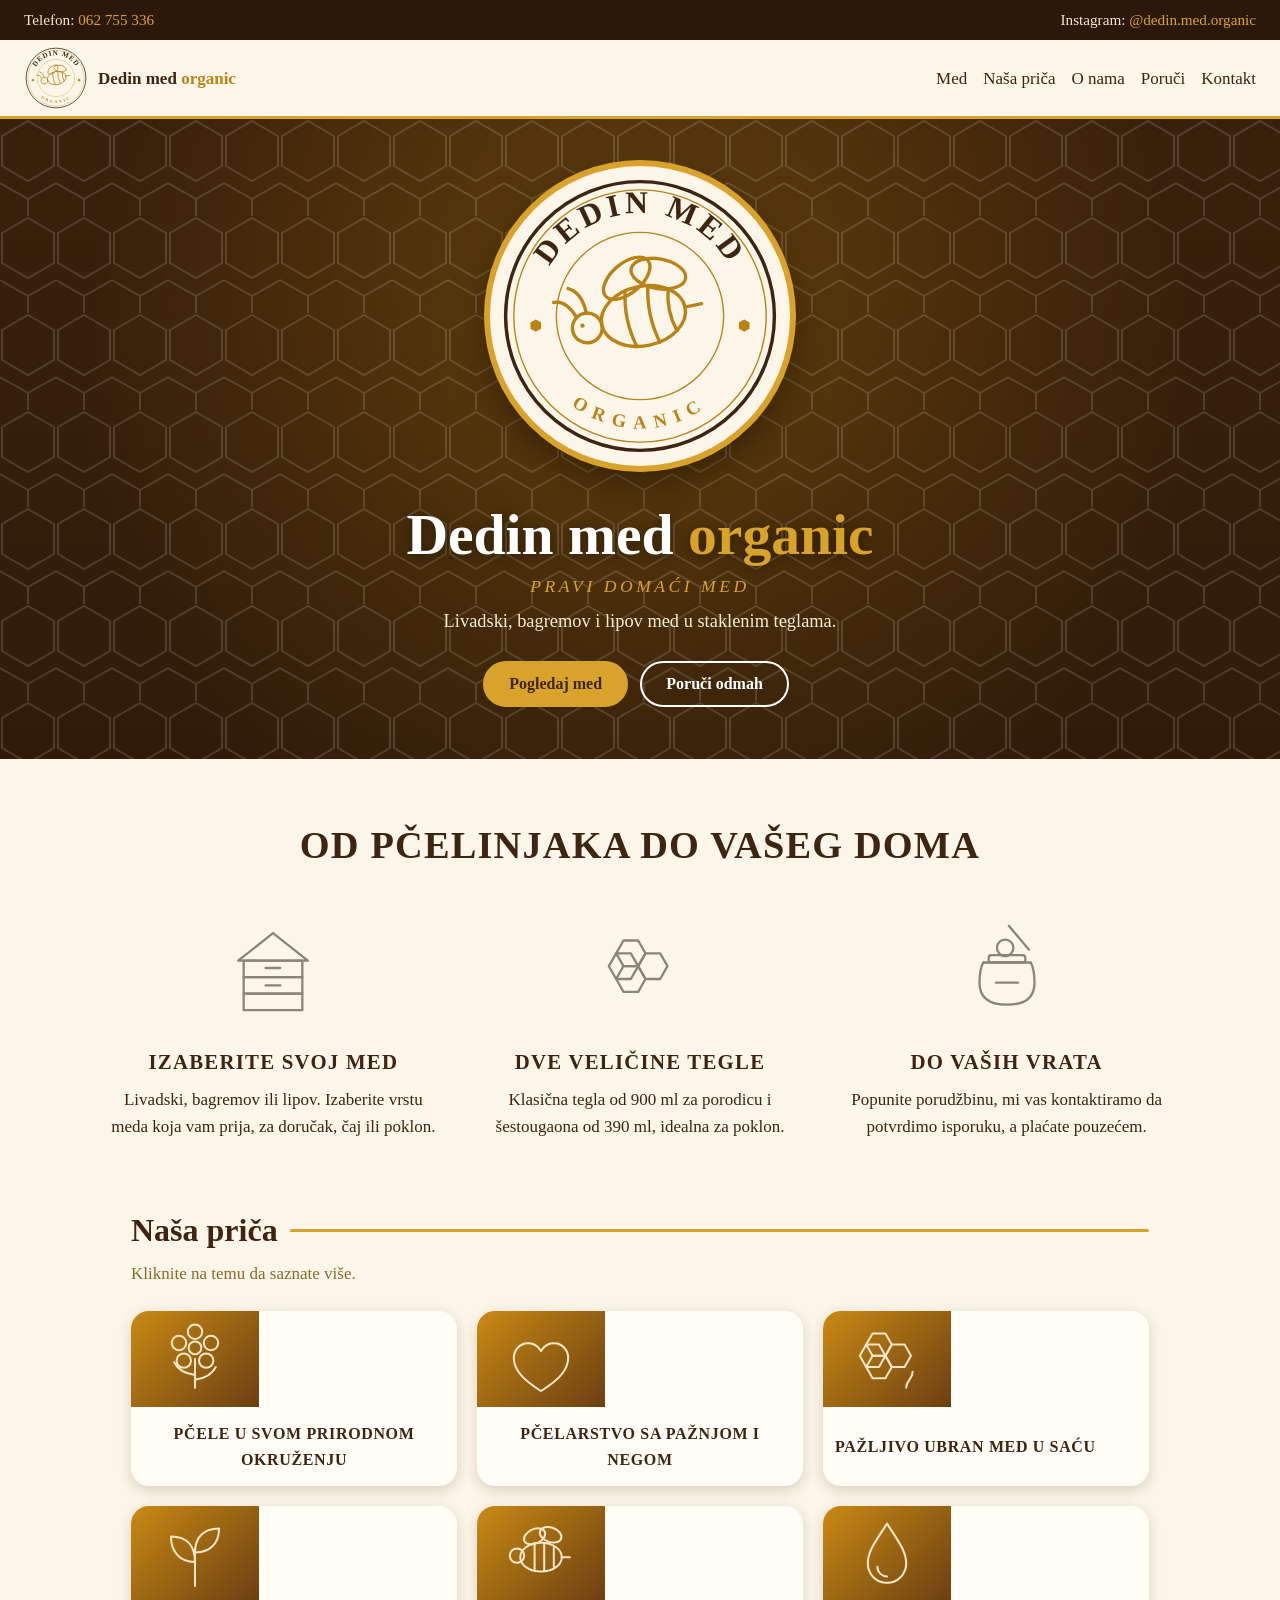
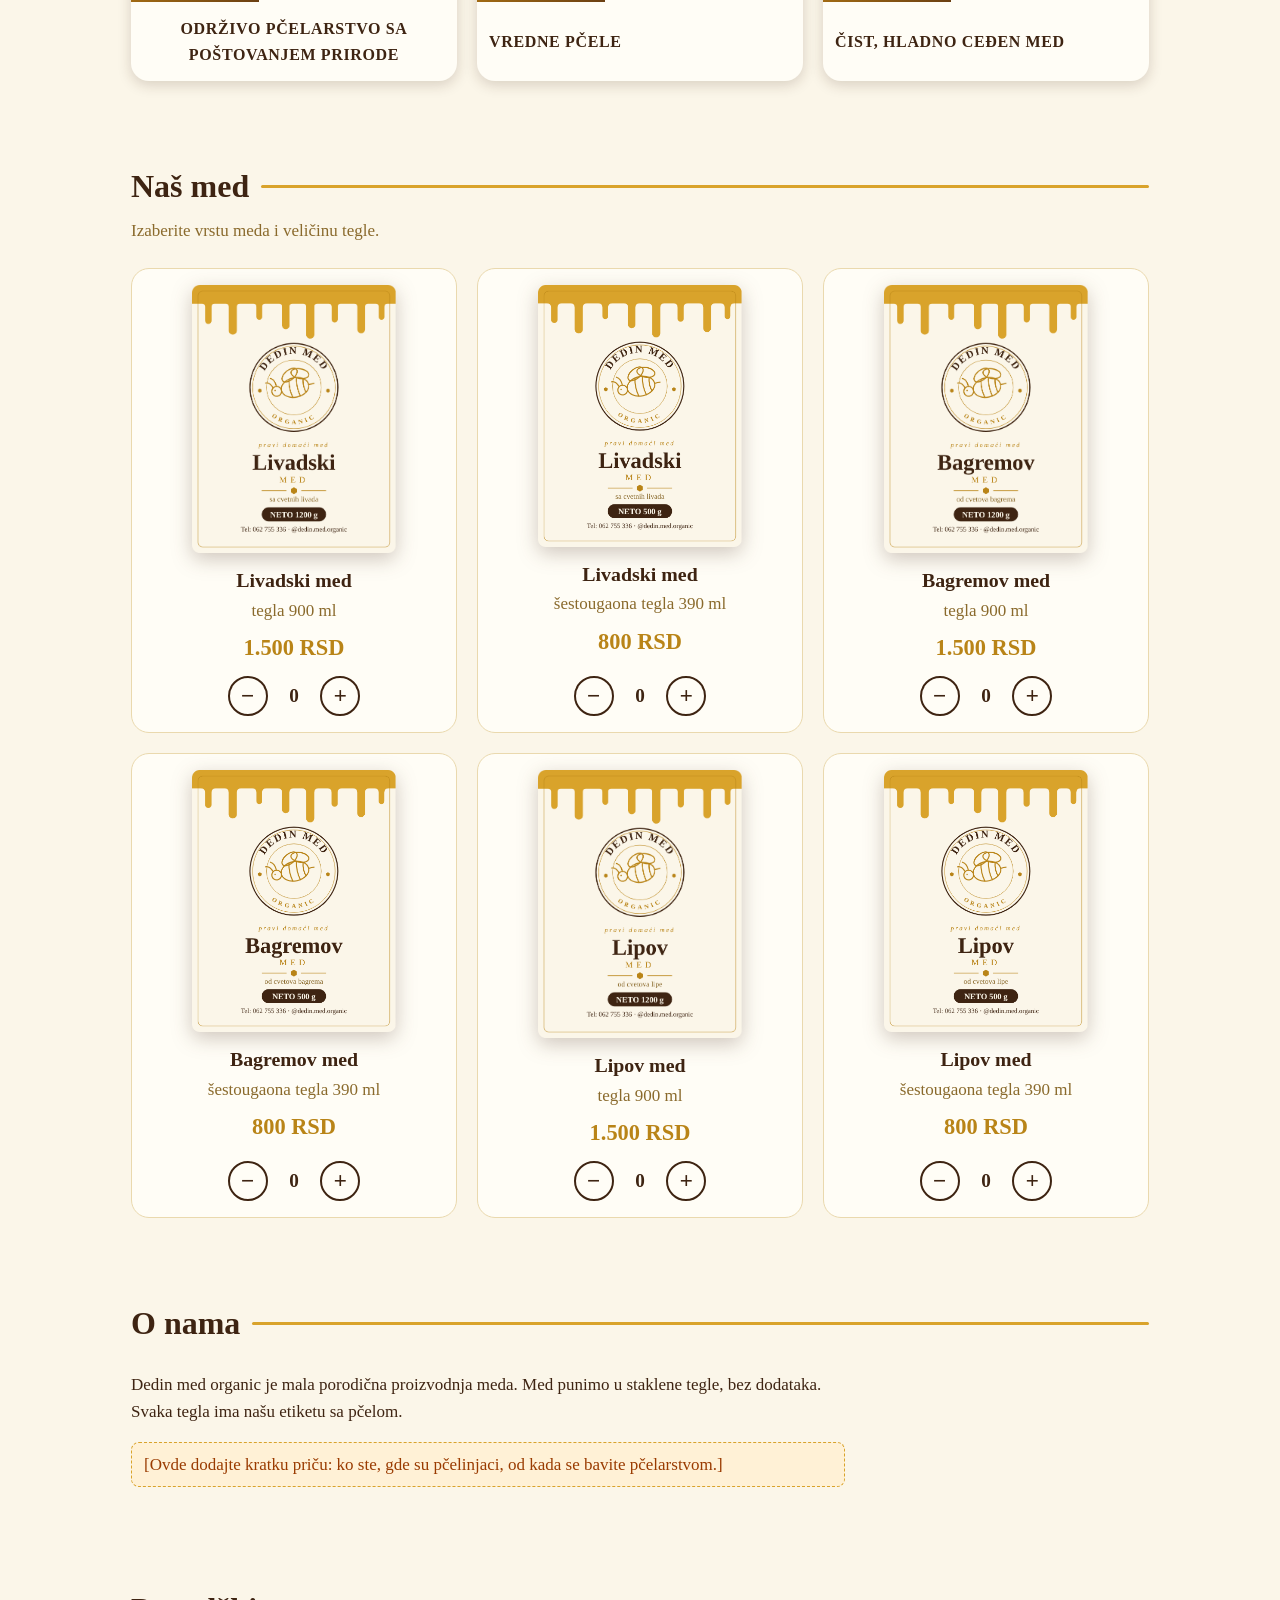
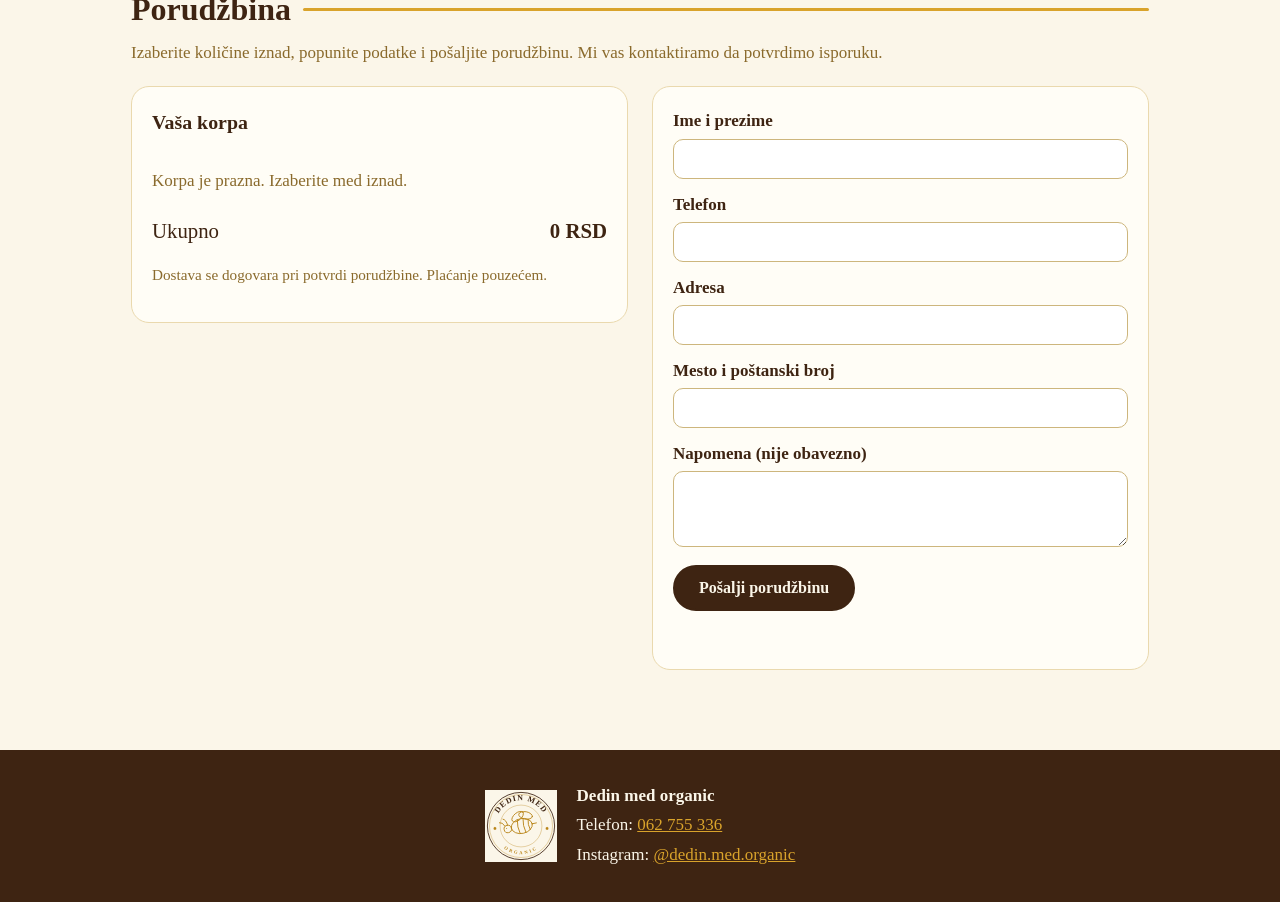
==== commit 4c8f66bd: "Odeljak 'Naša priča': šest tema sa prozorom za tekst i fotografije Co-Authored-By: Claude Sonnet 5.5" ====
--- a/index.html
+++ b/index.html
@@ -16,6 +16,7 @@
   <a class="brand" href="#"><img src="img/emblem.svg" alt="" width="64" height="64"><span>Dedin med <em>organic</em></span></a>
   <nav>
     <a href="#med">Med</a>
+    <a href="#prica">Naša priča</a>
     <a href="#o-nama">O nama</a>
     <a href="#porudzbina">Poruči</a>
     <a href="#kontakt">Kontakt</a>
@@ -54,6 +55,18 @@
     </div>
   </div>
 </section>
+
+<section id="prica" class="section stories">
+  <h2>Naša priča</h2>
+  <p class="sub">Kliknite na temu da saznate više.</p>
+  <div id="story-grid" class="story-grid"></div>
+</section>
+<dialog id="story-modal" class="modal" aria-labelledby="story-title">
+  <button class="modal-x" type="button" aria-label="Zatvori">×</button>
+  <h3 id="story-title"></h3>
+  <div id="story-imgs" class="story-imgs"></div>
+  <div id="story-text"></div>
+</dialog>
 
 <section id="med" class="section">
   <h2>Naš med</h2>
@@ -113,6 +126,7 @@
     <p>Instagram: <a href="https://instagram.com/dedin.med.organic" target="_blank" rel="noopener">@dedin.med.organic</a></p>
   </div>
 </footer>
+<script src="stories.js"></script>
 <script src="script.js"></script>
 </body>
 </html>
--- a/style.css
+++ b/style.css
@@ -82,3 +82,22 @@
 .about-grid:has(.about-img){grid-template-columns:1fr 1fr}
 .about-img{width:100%;border-radius:18px;object-fit:cover;aspect-ratio:4/3;box-shadow:0 8px 24px rgba(62,36,18,.25)}
 @media(max-width:760px){.about-grid:has(.about-img){grid-template-columns:1fr}}
+
+.story-grid{display:grid;grid-template-columns:repeat(3,1fr);gap:20px;margin-top:24px}
+.story{position:relative;display:block;padding:0;border:0;border-radius:18px;overflow:hidden;cursor:pointer;background:var(--card);text-align:center;font:inherit;color:var(--ink);box-shadow:0 4px 14px rgba(62,36,18,.18);transition:transform .2s}
+.story:hover,.story:focus-visible{transform:translateY(-4px)}
+.story:focus-visible{outline:3px solid var(--honey)}
+.story-media{position:relative;display:flex;align-items:center;justify-content:center;aspect-ratio:4/3;color:#f3e7c9;background:linear-gradient(135deg,#c98a14,#6b3f12)}
+.story-media svg{width:96px;height:96px}
+.story-media img{position:absolute;inset:0;width:100%;height:100%;object-fit:cover}
+.story-title{display:block;padding:14px 12px;font-weight:700;text-transform:uppercase;letter-spacing:.04em;font-size:1rem}
+.modal{width:min(720px,92vw);max-height:88vh;border:0;border-radius:20px;padding:28px;background:var(--bg);color:var(--ink);font:inherit;overflow:auto}
+.modal::backdrop{background:rgba(30,16,6,.65)}
+.modal h3{margin:0 0 14px;font-size:1.6rem;padding-right:36px}
+.modal-x{position:absolute;top:12px;right:14px;width:40px;height:40px;border:0;border-radius:50%;background:var(--line);font-size:1.6rem;cursor:pointer;color:var(--ink)}
+.story-imgs{display:grid;gap:12px;margin-bottom:14px}
+.story-imgs img{width:100%;border-radius:12px}
+@media(max-width:760px){.story-grid{grid-template-columns:1fr 1fr}.story-title{font-size:.85rem}}
+@media(max-width:480px){.story-grid{grid-template-columns:1fr}}
+.story{display:flex;flex-direction:column}
+.story-title{flex:1;display:flex;align-items:center;justify-content:center}
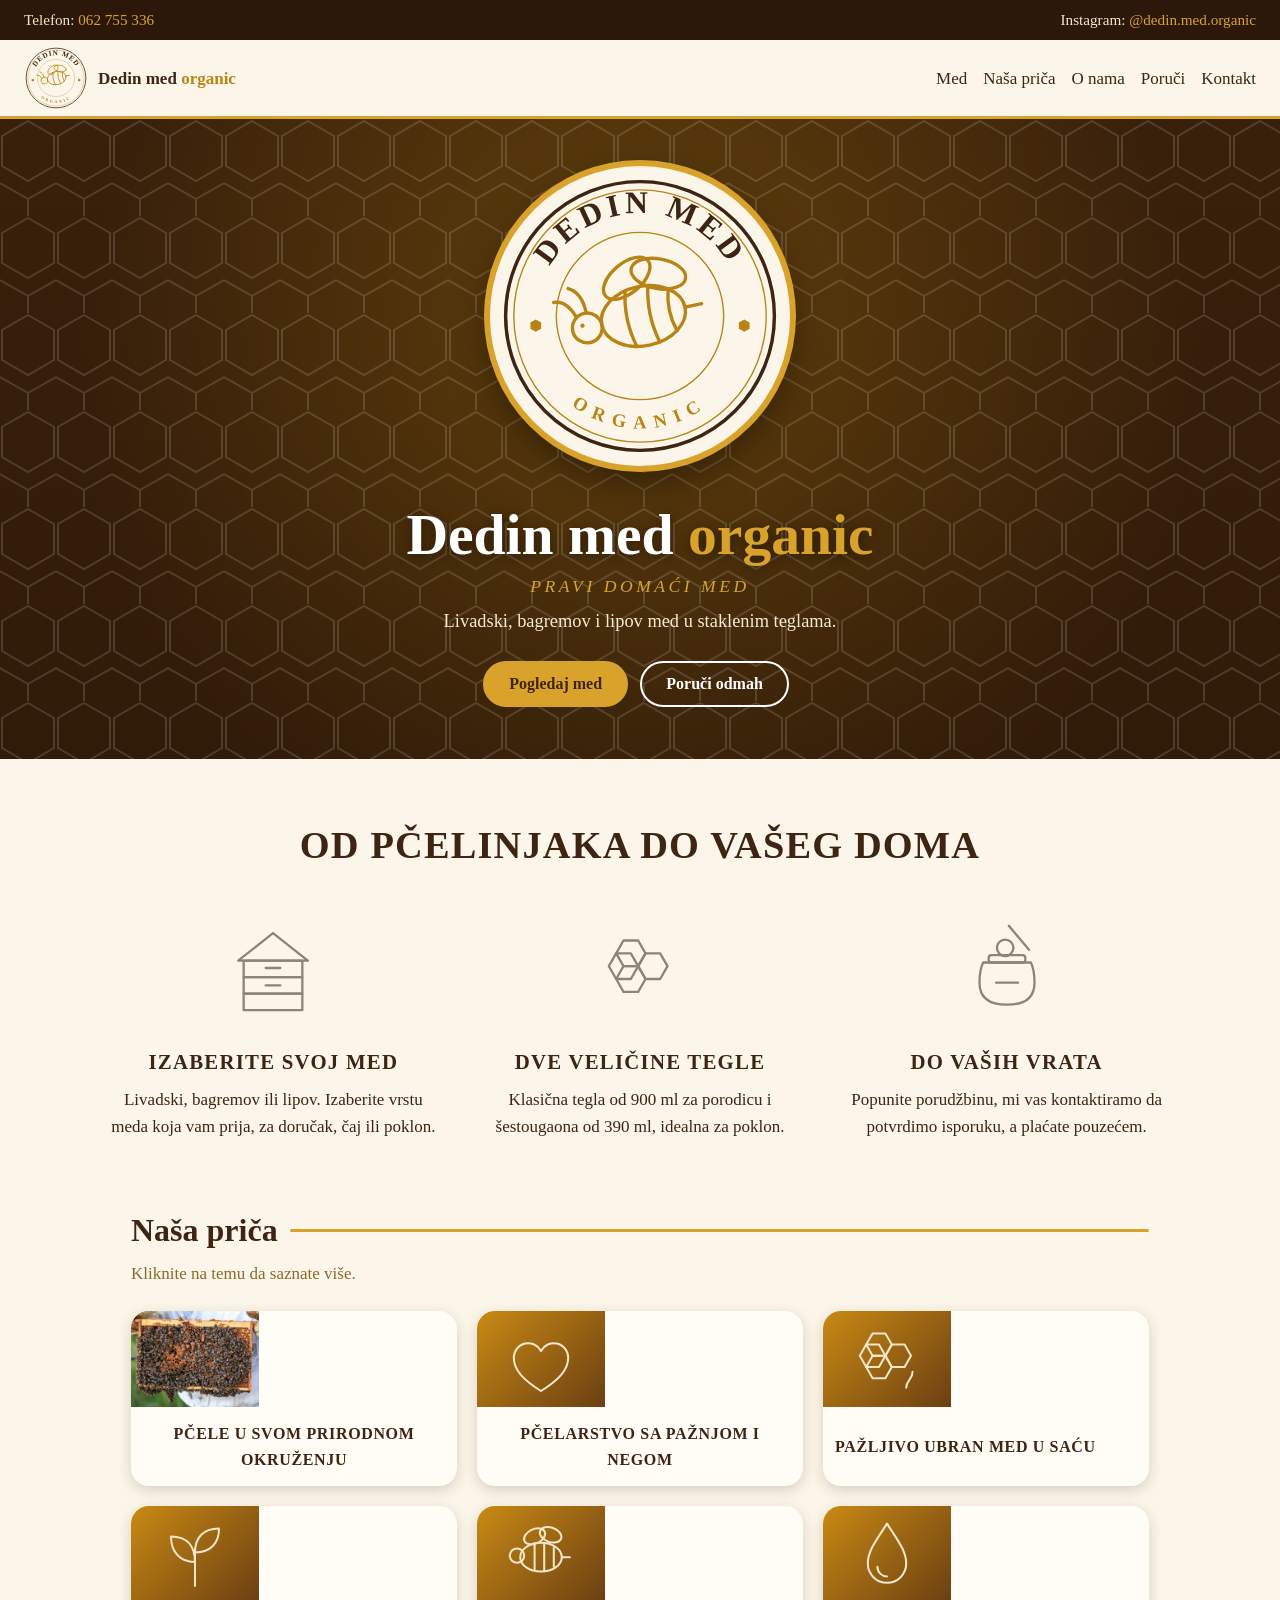
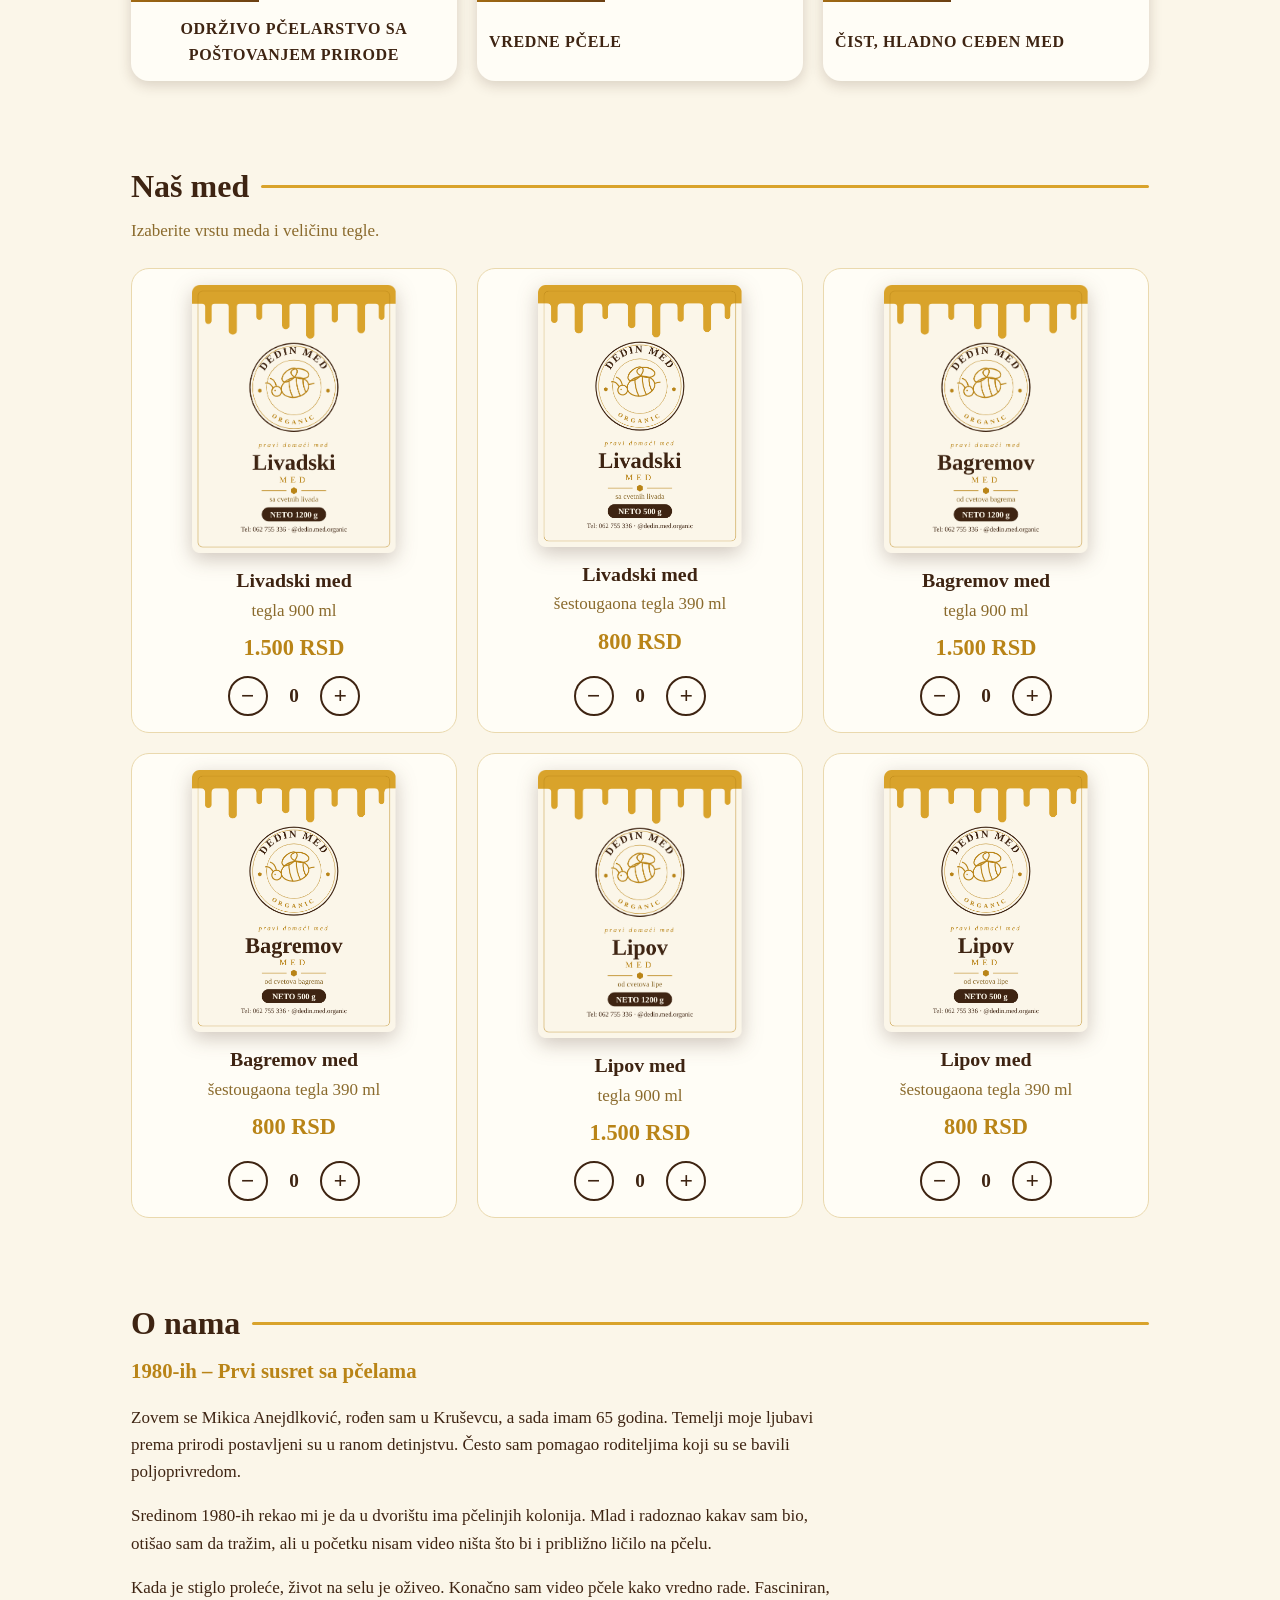
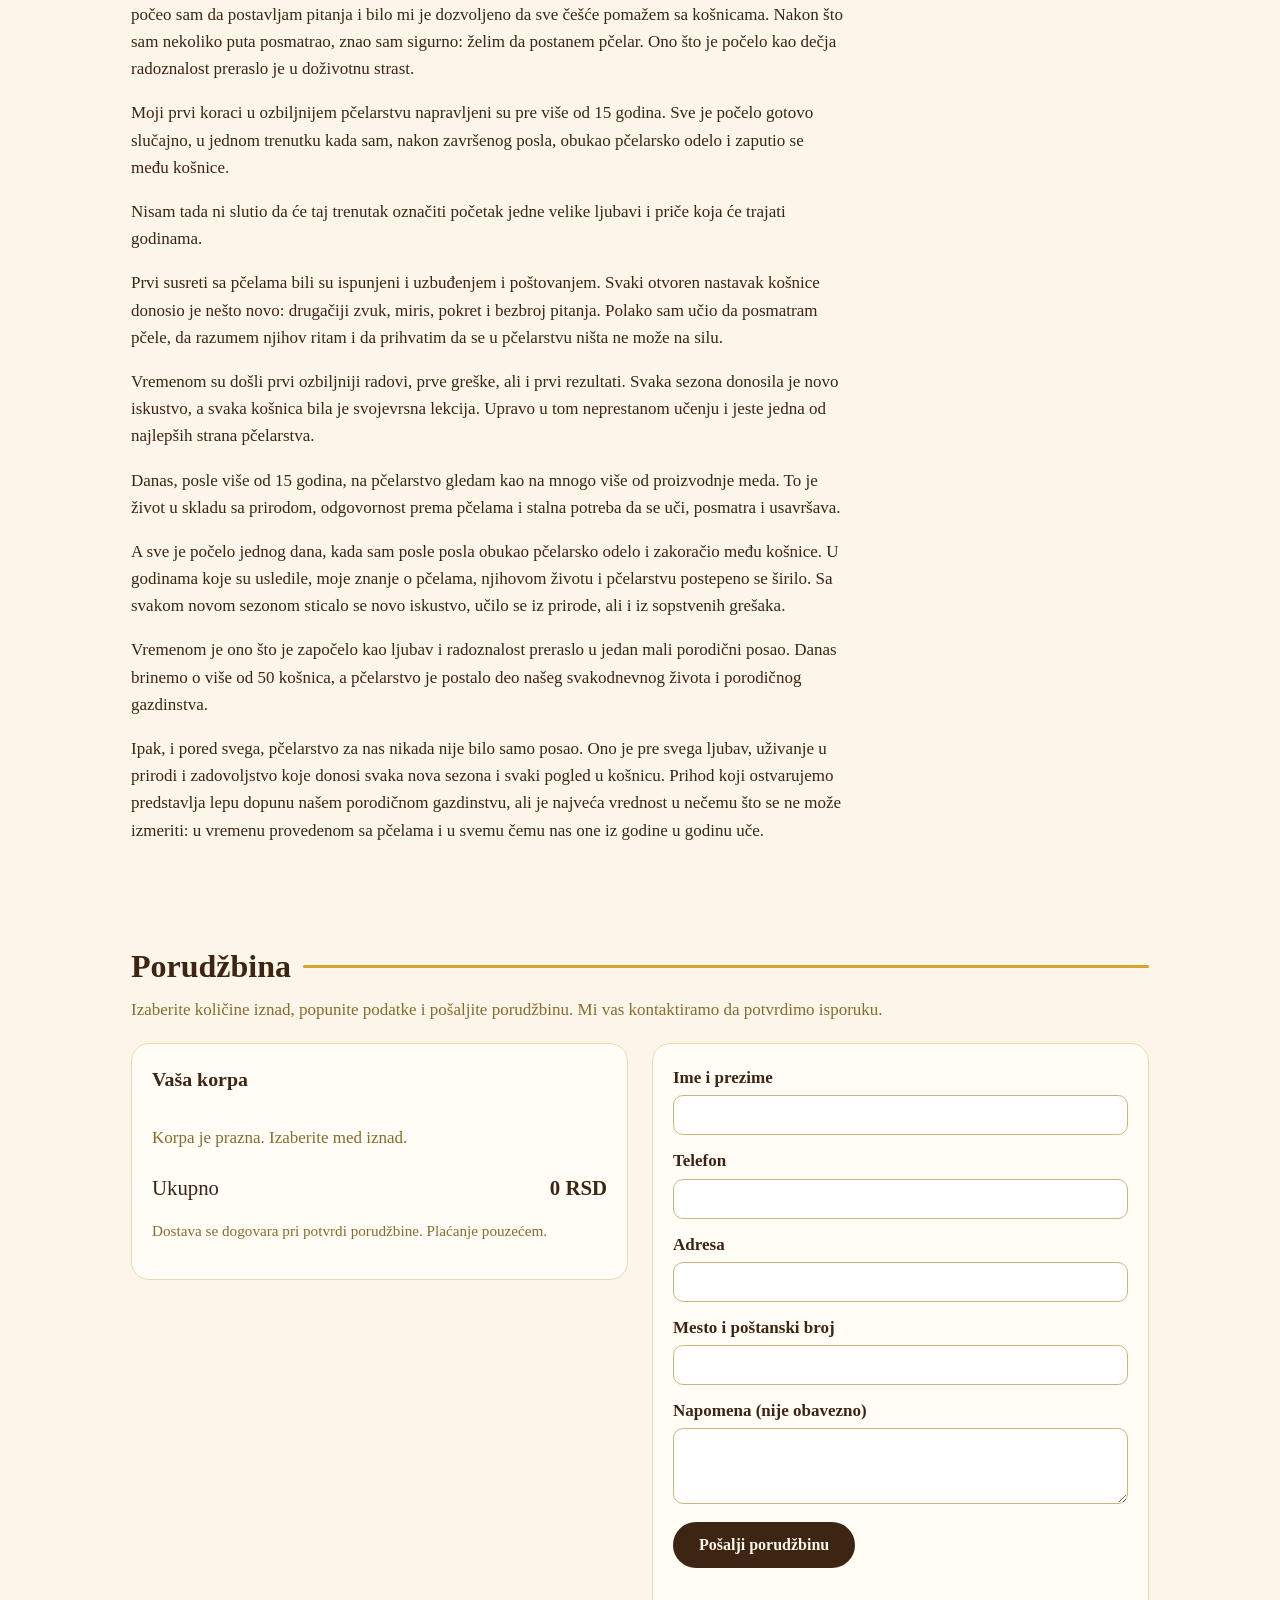
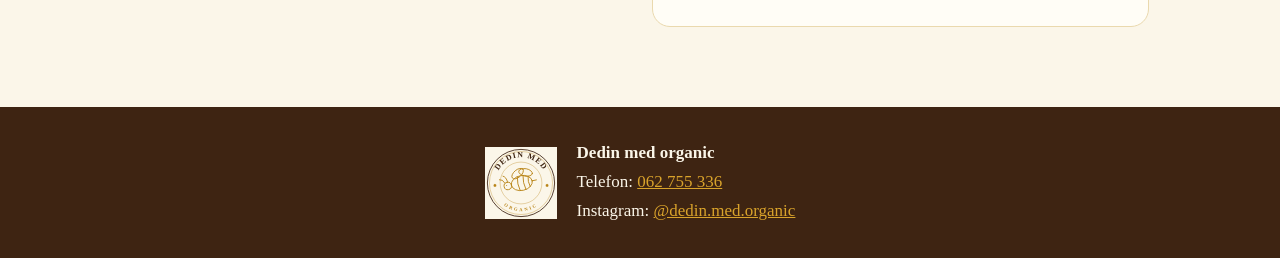
==== commit ee2387c0: "Tekst 'O nama': priča o početku pčelarstva Co-Authored-By: Claude Sonnet 5.5 <noreply@anthropic.com>" ====
--- a/index.html
+++ b/index.html
@@ -78,10 +78,20 @@
   <h2>O nama</h2>
   <div class="about-grid">
     <img class="about-img" src="img/o-nama.jpg" alt="Dedin med organic" onerror="this.remove()">
-    <div>
-      <p>Dedin med organic je mala porodična proizvodnja meda. Med punimo u staklene tegle, bez dodataka. Svaka tegla ima našu etiketu sa pčelom.</p>
-      <p class="todo">[Ovde dodajte kratku priču: ko ste, gde su pčelinjaci, od kada se bavite pčelarstvom.]</p>
-    </div>
+    <article class="about-text">
+      <p class="about-era">1980-ih – Prvi susret sa pčelama</p>
+      <p>Zovem se Mikica Anejdlković, rođen sam u Kruševcu, a sada imam 65 godina. Temelji moje ljubavi prema prirodi postavljeni su u ranom detinjstvu. Često sam pomagao roditeljima koji su se bavili poljoprivredom.</p>
+      <p>Sredinom 1980-ih rekao mi je da u dvorištu ima pčelinjih kolonija. Mlad i radoznao kakav sam bio, otišao sam da tražim, ali u početku nisam video ništa što bi i približno ličilo na pčelu.</p>
+      <p>Kada je stiglo proleće, život na selu je oživeo. Konačno sam video pčele kako vredno rade. Fasciniran, počeo sam da postavljam pitanja i bilo mi je dozvoljeno da sve češće pomažem sa košnicama. Nakon što sam nekoliko puta posmatrao, znao sam sigurno: želim da postanem pčelar. Ono što je počelo kao dečja radoznalost preraslo je u doživotnu strast.</p>
+      <p>Moji prvi koraci u ozbiljnijem pčelarstvu napravljeni su pre više od 15 godina. Sve je počelo gotovo slučajno, u jednom trenutku kada sam, nakon završenog posla, obukao pčelarsko odelo i zaputio se među košnice.</p>
+      <p>Nisam tada ni slutio da će taj trenutak označiti početak jedne velike ljubavi i priče koja će trajati godinama.</p>
+      <p>Prvi susreti sa pčelama bili su ispunjeni i uzbuđenjem i poštovanjem. Svaki otvoren nastavak košnice donosio je nešto novo: drugačiji zvuk, miris, pokret i bezbroj pitanja. Polako sam učio da posmatram pčele, da razumem njihov ritam i da prihvatim da se u pčelarstvu ništa ne može na silu.</p>
+      <p>Vremenom su došli prvi ozbiljniji radovi, prve greške, ali i prvi rezultati. Svaka sezona donosila je novo iskustvo, a svaka košnica bila je svojevrsna lekcija. Upravo u tom neprestanom učenju i jeste jedna od najlepših strana pčelarstva.</p>
+      <p>Danas, posle više od 15 godina, na pčelarstvo gledam kao na mnogo više od proizvodnje meda. To je život u skladu sa prirodom, odgovornost prema pčelama i stalna potreba da se uči, posmatra i usavršava.</p>
+      <p>A sve je počelo jednog dana, kada sam posle posla obukao pčelarsko odelo i zakoračio među košnice. U godinama koje su usledile, moje znanje o pčelama, njihovom životu i pčelarstvu postepeno se širilo. Sa svakom novom sezonom sticalo se novo iskustvo, učilo se iz prirode, ali i iz sopstvenih grešaka.</p>
+      <p>Vremenom je ono što je započelo kao ljubav i radoznalost preraslo u jedan mali porodični posao. Danas brinemo o više od 50 košnica, a pčelarstvo je postalo deo našeg svakodnevnog života i porodičnog gazdinstva.</p>
+      <p>Ipak, i pored svega, pčelarstvo za nas nikada nije bilo samo posao. Ono je pre svega ljubav, uživanje u prirodi i zadovoljstvo koje donosi svaka nova sezona i svaki pogled u košnicu. Prihod koji ostvarujemo predstavlja lepu dopunu našem porodičnom gazdinstvu, ali je najveća vrednost u nečemu što se ne može izmeriti: u vremenu provedenom sa pčelama i u svemu čemu nas one iz godine u godinu uče.</p>
+    </article>
   </div>
 </section>
 
--- a/style.css
+++ b/style.css
@@ -101,3 +101,7 @@
 @media(max-width:480px){.story-grid{grid-template-columns:1fr}}
 .story{display:flex;flex-direction:column}
 .story-title{flex:1;display:flex;align-items:center;justify-content:center}
+
+.about-era{font-size:1.3rem;font-weight:700;color:var(--gold);margin:0 0 .6em}
+.about-text p{max-width:42em}
+.about-grid:not(:has(.about-img)) .about-text{max-width:44em}
